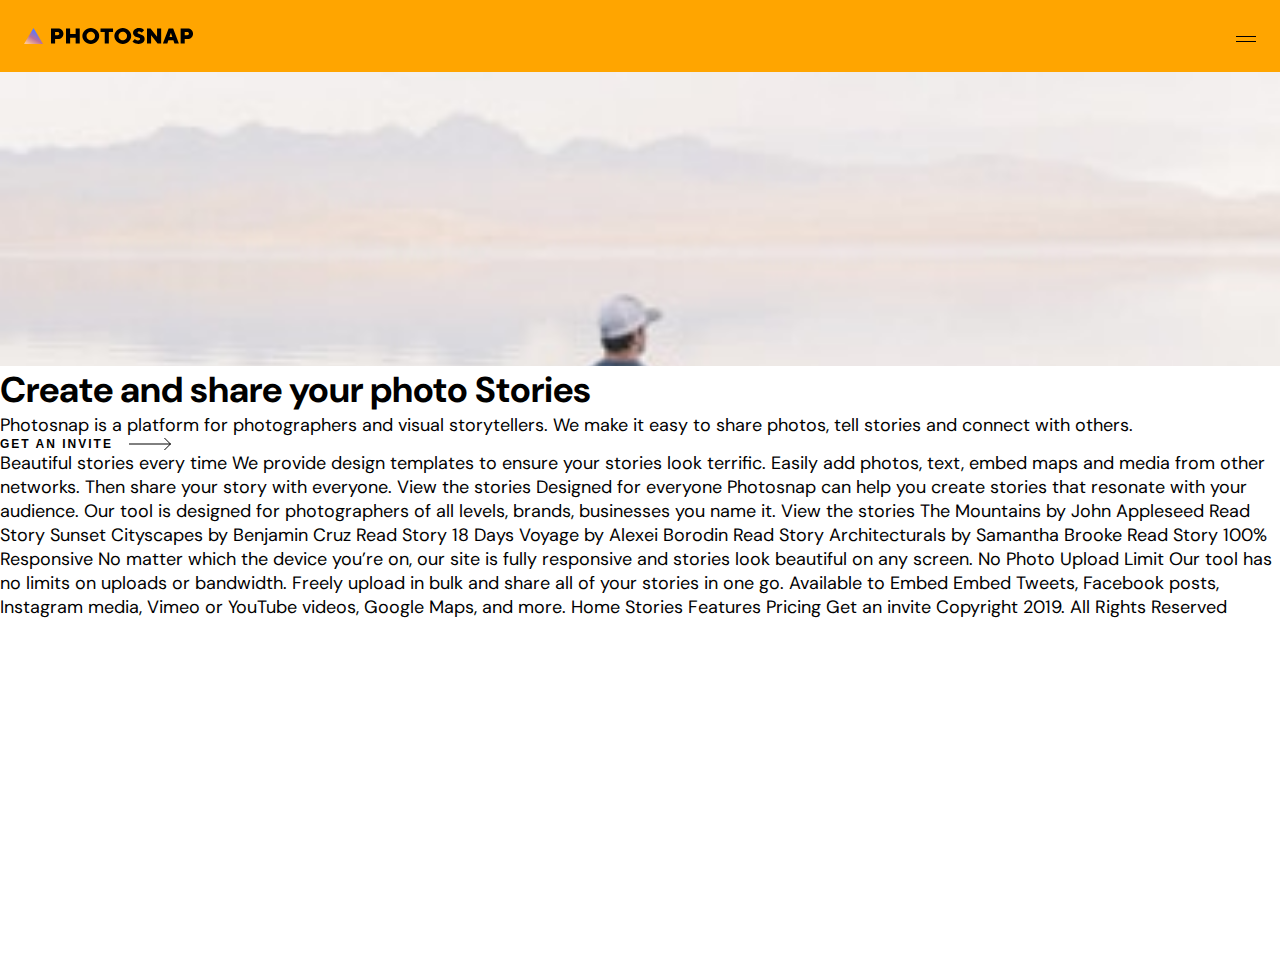
==== index.html @ a530ec95 "save" ====
<!DOCTYPE html>
<html lang="en">
  <head>
    <meta charset="UTF-8" />
    <meta name="viewport" content="width=device-width, initial-scale=1.0" />

    <link
      rel="icon"
      type="image/png"
      sizes="32x32"
      href="./assets/favicon-32x32.png"
    />

    <title>Frontend Mentor | Photosnap Website Challenge</title>
    <!-- font awesome -->
    <link
      rel="stylesheet"
      href="https://cdnjs.cloudflare.com/ajax/libs/font-awesome/6.4.0/css/all.min.css"
    />
    <!-- google font -->
    <link rel="preconnect" href="https://fonts.googleapis.com" />
    <link rel="preconnect" href="https://fonts.gstatic.com" crossorigin />
    <link
      href="https://fonts.googleapis.com/css2?family=DM+Sans:wght@400;700&display=swap"
      rel="stylesheet"
    />
    <!-- css -->
    <link rel="stylesheet" href="style.css" />
  </head>
  <body>
    <section class="mobileTop">
      <header class="mobileHeader">
        <img src="./assets/shared/desktop/logo.svg" alt="logo" />
        <a class="menuIcon">
          <img src="./assets/shared/mobile/menu.svg" alt="menu" />
        </a>
        <a class="closeIcon">
          <img src="./assets/shared/mobile/close.svg" alt="close" />
        </a>
      </header>
      <div class="mobilePopUpMenu">
        <a href="#">Stories</a>
        <a href="#">Features</a>
        <a href="#">Pricing</a>
        <div class="grayLine"></div>
        <button class="buttonOne">Get an invite</button>
      </div>
    </section>
    <div class="mobilePopUpBg"></div>

    <section class="createAndShareContainer">
      <div class="createAndShareImg"></div>
      <div class="homeTopTextBox">
        <h1>Create and share your photo Stories</h1>
        <p>
          Photosnap is a platform for photographers and visual storytellers. We
          make it easy to share photos, tell stories and connect with others.
        </p>
        <button class="buttonTwo">
          <span>Get an invite</span>
          <img src="./assets/shared/desktop/arrow.svg" alt="arrow" />
        </button>
      </div>
    </section>
    Beautiful stories every time We provide design templates to ensure your
    stories look terrific. Easily add photos, text, embed maps and media from
    other networks. Then share your story with everyone. View the stories
    Designed for everyone Photosnap can help you create stories that resonate
    with your audience. Our tool is designed for photographers of all levels,
    brands, businesses you name it. View the stories The Mountains by John
    Appleseed Read Story Sunset Cityscapes by Benjamin Cruz Read Story 18 Days
    Voyage by Alexei Borodin Read Story Architecturals by Samantha Brooke Read
    Story 100% Responsive No matter which the device you’re on, our site is
    fully responsive and stories look beautiful on any screen. No Photo Upload
    Limit Our tool has no limits on uploads or bandwidth. Freely upload in bulk
    and share all of your stories in one go. Available to Embed Embed Tweets,
    Facebook posts, Instagram media, Vimeo or YouTube videos, Google Maps, and
    more. Home Stories Features Pricing Get an invite Copyright 2019. All Rights
    Reserved
    <script src="app.js"></script>
  </body>
</html>
---- style.css ----
:root {
  --mainAccent: linear-gradient(to top right, #ffc593, #bc7198, #5a77ff);
  --pureBlack: #000000;
  --lightGrey: #dfdfdf;
  --pureWhite: #ffffff;
}

* {
  margin: 0;
  padding: 0;
  box-sizing: border-box;
}

html {
  font-size: 62.5%;
  font-family: "DM Sans", sans-serif;
}

body {
  min-height: 100vh;

  font-size: 1.8rem;

  position: relative;
}

/****** Buttons  *******/
.buttonOne {
  padding: 1.2rem 2.4rem;
  border: none;

  text-transform: uppercase;

  font-weight: 700;
  font-size: 1.2rem;
  letter-spacing: 2px;

  background: var(--pureBlack);
  color: var(--pureWhite);

  cursor: pointer;
}

.buttonOne:hover {
  background: var(--lightGrey);
  color: var(--pureBlack);
}

/* button 2 */
.buttonTwo {
  display: flex;
  align-items: center;
  gap: 1.6rem;

  border: none;
  background: transparent;

  text-transform: uppercase;

  font-weight: 700;
  font-size: 1.2rem;
  letter-spacing: 2px;

  cursor: pointer;
}

.buttonTwo:hover span {
  text-decoration: underline;
}

/* button 3 */
.buttonThree {
  padding: 1.2rem 2.4rem;
  border: none;

  text-transform: uppercase;

  font-weight: 700;
  font-size: 1.2rem;
  letter-spacing: 2px;

  background: var(--pureWhite);
  color: var(--pureBlack);

  cursor: pointer;
}

.buttonThree:hover {
  background: var(--lightGrey);
  color: var(--pureBlack);
}

/* button 4 */
.buttonFour {
  display: flex;
  align-items: center;
  gap: 1.6rem;

  border: none;
  background: transparent;

  text-transform: uppercase;

  font-weight: 700;
  font-size: 1.2rem;
  letter-spacing: 2px;

  color: #fff;
  cursor: pointer;
}

.buttonFour:hover span {
  text-decoration: underline;
}

/********** HOME  ***********/
/********** HOME  ***********/
/********** HOME  ***********/
/********** HOME  ***********/
/********** HOME  ***********/

/****** Mobile HOME  ********/
.mobileHeader {
  height: 7.2rem;
  padding: 2.8rem 2.4rem;

  display: flex;
  align-items: center;
  justify-content: space-between;

  position: fixed;
  top: 0;
  left: 0;
  right: 0;
  background: orange;
  z-index: 300;
}

.menuIcon {
  cursor: pointer;
}

.closeIcon {
  display: none;

  cursor: pointer;
}

/******  Mobile POP UP ********/
.mobileTop {
  position: relative;
}

.mobilePopUpBg {
  display: none;
  margin-top: 7.2rem;

  position: absolute;
  top: 0;
  left: 0;
  right: 0;
  bottom: 0;

  background: rgba(0, 0, 0, 0.3);
  z-index: 100;
}

.mobilePopUpMenu {
  display: none;
  z-index: 200;

  position: fixed;
  top: 7.2rem;
  left: 0;
  right: 0;

  padding: 3.2rem;
  background: var(--pureWhite);

  text-align: center;
}

.mobilePopUpMenu a {
  margin-bottom: 2rem;
  display: block;

  text-decoration: none;
  text-transform: uppercase;

  font-weight: 700;
  font-size: 1.5rem;
  letter-spacing: 2.5px;

  color: var(--pureBlack);
}

.mobilePopUpMenu .grayLine {
  margin-bottom: 2rem;

  height: 0.1rem;
  width: 100%;

  background: var(--lightGrey);
}

.mobilePopUpMenu button {
  width: 100%;
}

/****** create and share SECTION  *****/

.createAndShareContainer {
  margin-top: 7.2rem;
}

.createAndShareImg {
  background: url(./assets/home/mobile/create-and-share.jpg);
  background-size: cover;
  height: 29.4rem;
}

.homeTopTextBox {
}
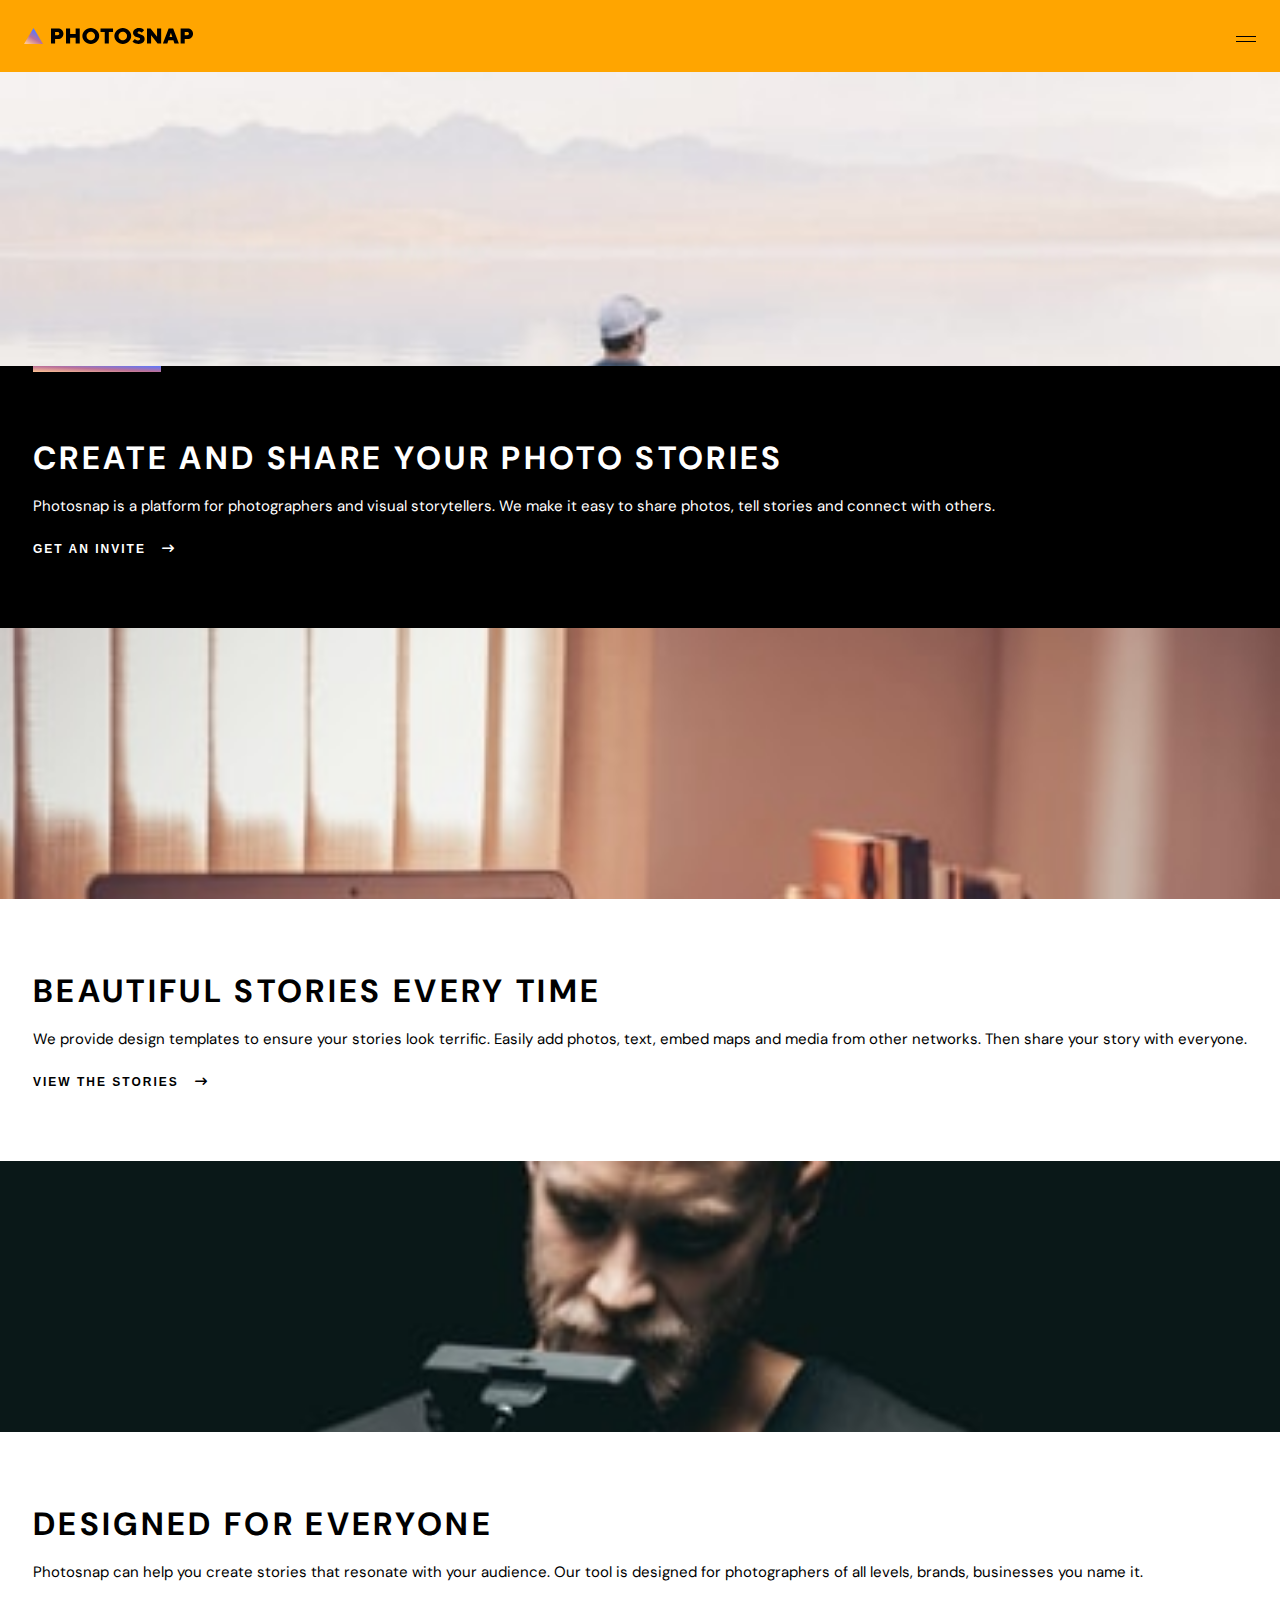
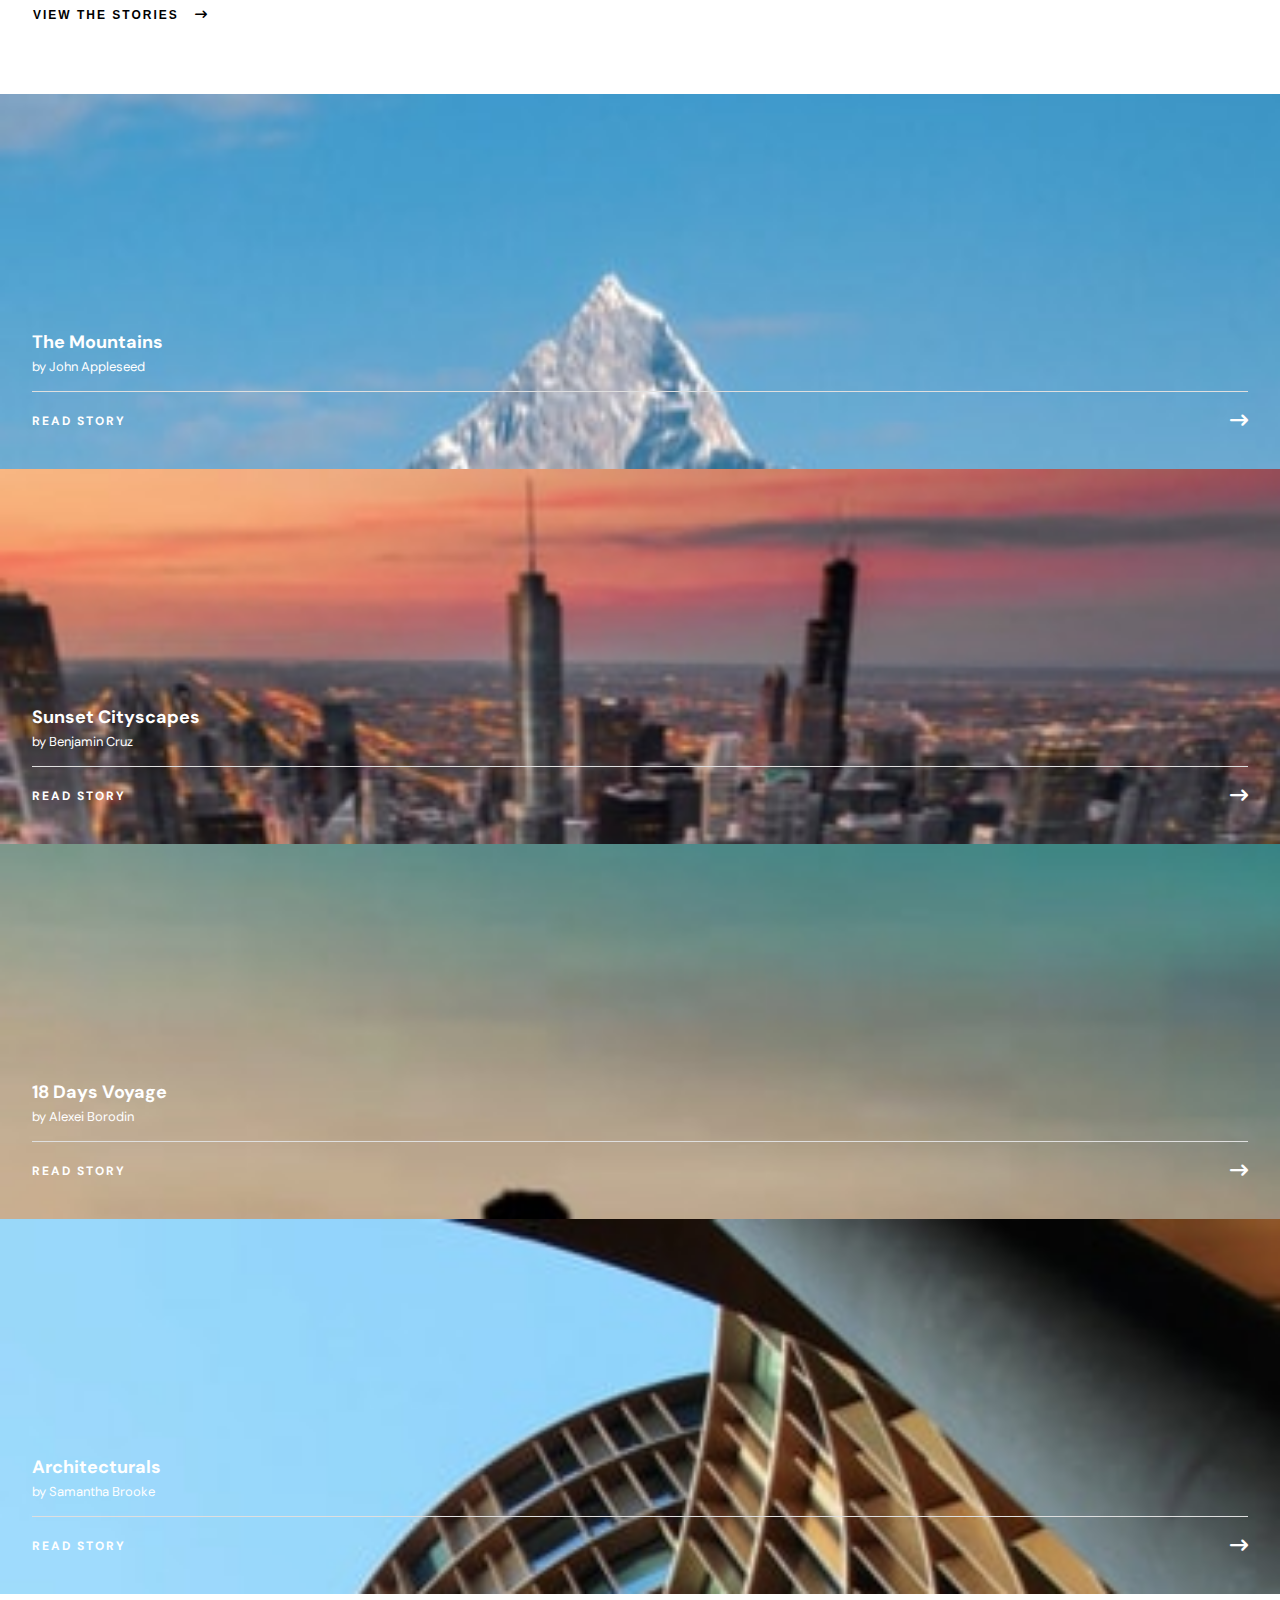
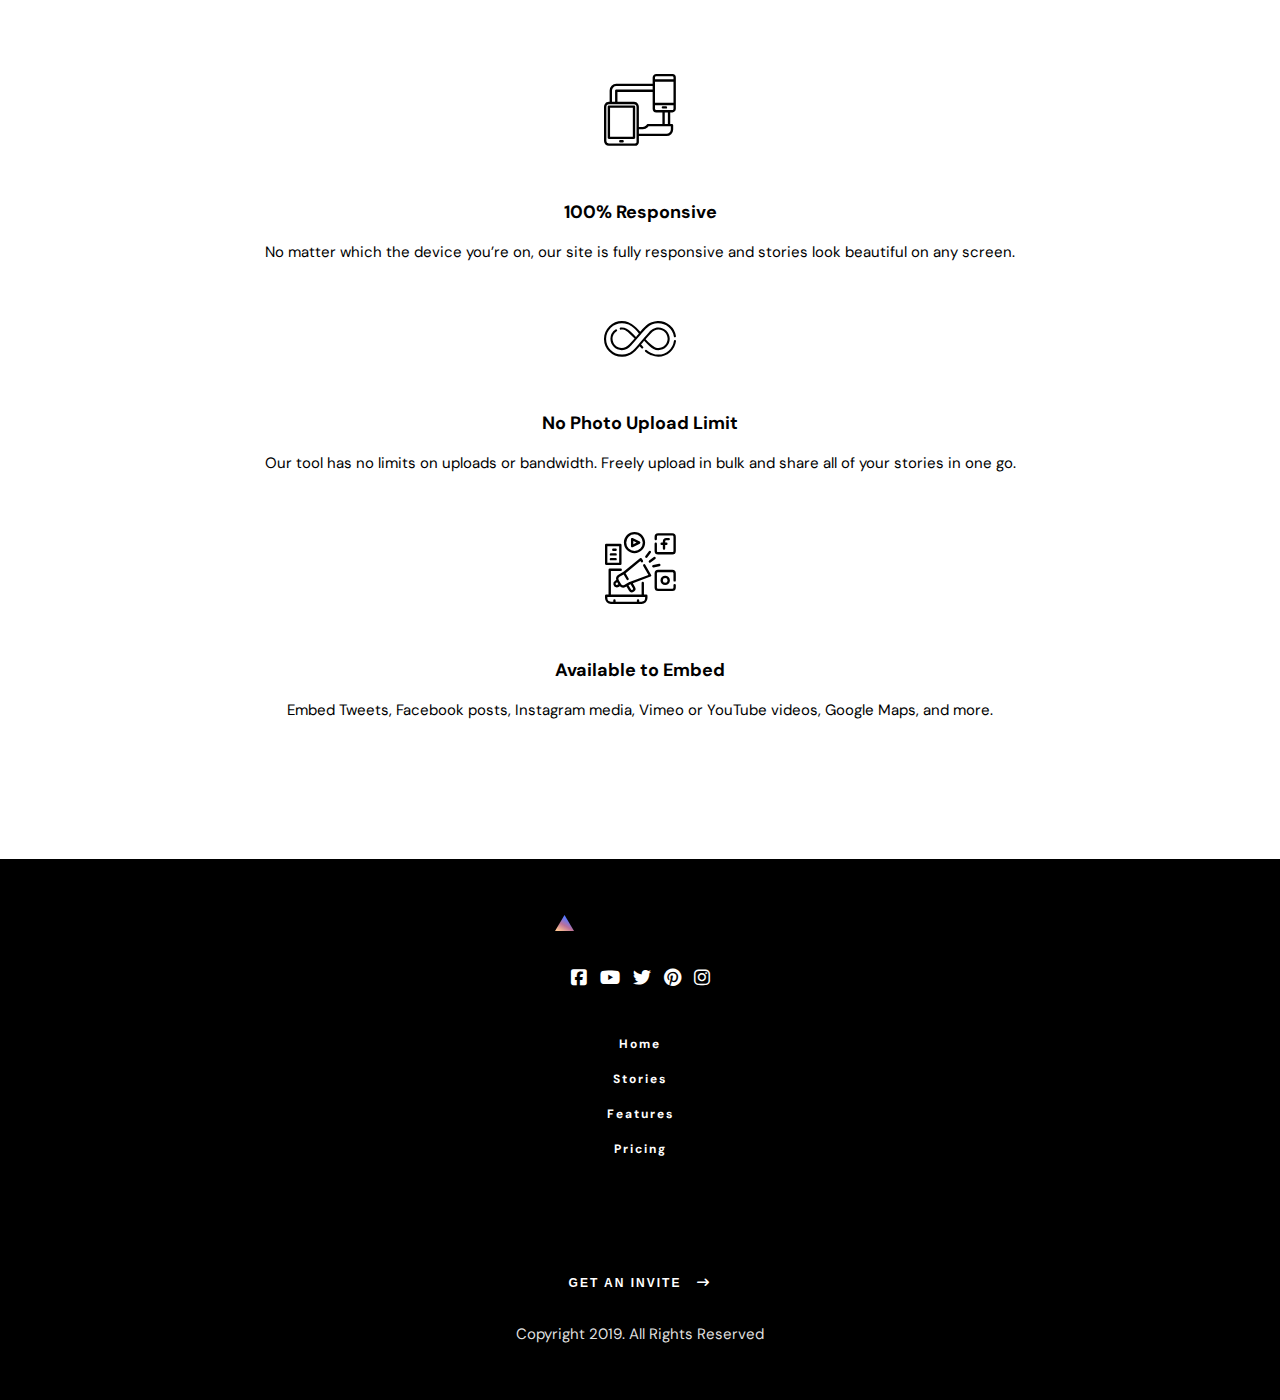
==== commit cf695a15: "home (mobile) done" ====
--- a/index.html
+++ b/index.html
@@ -48,35 +48,163 @@
     </section>
     <div class="mobilePopUpBg"></div>
 
+    <!-- one -->
     <section class="createAndShareContainer">
       <div class="createAndShareImg"></div>
-      <div class="homeTopTextBox">
+      <div class="homeTopTextBox blackBgWhiteText">
+        <div class="mobileHeroLine"></div>
         <h1>Create and share your photo Stories</h1>
         <p>
           Photosnap is a platform for photographers and visual storytellers. We
           make it easy to share photos, tell stories and connect with others.
         </p>
+        <button class="buttonFour">
+          <span>Get an invite</span>
+          <i class="fa-solid fa-arrow-right-long"></i>
+        </button>
+      </div>
+    </section>
+    <!-- two -->
+    <section class="beautifulStoriesContainer">
+      <div class="beautifulStoriesImg"></div>
+      <div class="homeTopTextBox whiteBgBlackText">
+        <h1>Beautiful stories every time</h1>
+        <p>
+          We provide design templates to ensure your stories look terrific.
+          Easily add photos, text, embed maps and media from other networks.
+          Then share your story with everyone.
+        </p>
         <button class="buttonTwo">
-          <span>Get an invite</span>
-          <img src="./assets/shared/desktop/arrow.svg" alt="arrow" />
+          <span>View the stories</span>
+          <i class="fa-solid fa-arrow-right-long"></i>
         </button>
       </div>
     </section>
-    Beautiful stories every time We provide design templates to ensure your
-    stories look terrific. Easily add photos, text, embed maps and media from
-    other networks. Then share your story with everyone. View the stories
-    Designed for everyone Photosnap can help you create stories that resonate
-    with your audience. Our tool is designed for photographers of all levels,
-    brands, businesses you name it. View the stories The Mountains by John
-    Appleseed Read Story Sunset Cityscapes by Benjamin Cruz Read Story 18 Days
-    Voyage by Alexei Borodin Read Story Architecturals by Samantha Brooke Read
-    Story 100% Responsive No matter which the device you’re on, our site is
-    fully responsive and stories look beautiful on any screen. No Photo Upload
-    Limit Our tool has no limits on uploads or bandwidth. Freely upload in bulk
-    and share all of your stories in one go. Available to Embed Embed Tweets,
-    Facebook posts, Instagram media, Vimeo or YouTube videos, Google Maps, and
-    more. Home Stories Features Pricing Get an invite Copyright 2019. All Rights
-    Reserved
+    <!-- three -->
+    <section class="designedForContainer">
+      <div class="designedForImg"></div>
+      <div class="homeTopTextBox whiteBgBlackText">
+        <h1>Designed for everyone</h1>
+        <p>
+          Photosnap can help you create stories that resonate with your
+          audience. Our tool is designed for photographers of all levels,
+          brands, businesses you name it.
+        </p>
+        <button class="buttonTwo">
+          <span>View the stories</span>
+          <i class="fa-solid fa-arrow-right-long"></i>
+        </button>
+      </div>
+    </section>
+    <!-- Card Section -->
+    <!-- Card Section -->
+    <!-- Card Section -->
+    <section class="cardSection">
+      <!-- one -->
+      <div class="cardBox">
+        <div class="theMountains card">
+          <h1>The Mountains</h1>
+          <p>by John Appleseed</p>
+          <div class="thinLine"></div>
+          <div class="cardFlex">
+            <span>Read Story</span>
+            <i class="fa-solid fa-arrow-right-long"></i>
+          </div>
+        </div>
+        <div class="borderBottomLinearGradient"></div>
+      </div>
+      <!-- two -->
+      <div class="cardBox">
+        <div class="sunsetCity card">
+          <h1>Sunset Cityscapes</h1>
+          <p>by Benjamin Cruz</p>
+          <div class="thinLine"></div>
+          <div class="cardFlex">
+            <span>Read Story</span>
+            <i class="fa-solid fa-arrow-right-long"></i>
+          </div>
+        </div>
+        <div class="borderBottomLinearGradient"></div>
+      </div>
+      <!-- three -->
+      <div class="cardBox">
+        <div class="daysVoyage card">
+          <h1>18 Days Voyage</h1>
+          <p>by Alexei Borodin</p>
+          <div class="thinLine"></div>
+          <div class="cardFlex">
+            <span>Read Story</span>
+            <i class="fa-solid fa-arrow-right-long"></i>
+          </div>
+        </div>
+        <div class="borderBottomLinearGradient"></div>
+      </div>
+      <!-- four -->
+      <div class="cardBox">
+        <div class="architecturals card">
+          <h1>Architecturals</h1>
+          <p>by Samantha Brooke</p>
+          <div class="thinLine"></div>
+          <div class="cardFlex">
+            <span>Read Story</span>
+            <i class="fa-solid fa-arrow-right-long"></i>
+          </div>
+        </div>
+        <div class="borderBottomLinearGradient"></div>
+      </div>
+    </section>
+    <!-- Home BOTTOM Section -->
+    <section class="homeBottomSection">
+      <!-- one -->
+      <div class="homeBottomSectionItem">
+        <img src="./assets/features/desktop/responsive.svg" alt="responsive" />
+        <h1>100% Responsive</h1>
+        <p>
+          No matter which the device you’re on, our site is fully responsive and
+          stories look beautiful on any screen.
+        </p>
+      </div>
+      <!-- two -->
+      <div class="homeBottomSectionItem">
+        <img src="./assets/features/desktop/no-limit.svg" alt="no-limit" />
+        <h1>No Photo Upload Limit</h1>
+        <p>
+          Our tool has no limits on uploads or bandwidth. Freely upload in bulk
+          and share all of your stories in one go.
+        </p>
+      </div>
+      <!-- three -->
+      <div class="homeBottomSectionItem">
+        <img src="./assets/features/desktop/embed.svg" alt="embed" />
+        <h1>Available to Embed</h1>
+        <p>
+          Embed Tweets, Facebook posts, Instagram media, Vimeo or YouTube
+          videos, Google Maps, and more.
+        </p>
+      </div>
+    </section>
+    <!-- FOOTER -->
+    <footer>
+      <img src="./assets/shared/desktop/logo.svg" alt="logo" />
+      <div class="socials">
+        <i class="facebook fa-brands fa-square-facebook"></i>
+        <i class="youtube fa-brands fa-youtube"></i>
+        <i class="twitter fa-brands fa-twitter"></i>
+        <i class="pinterest fa-brands fa-pinterest"></i>
+        <i class="instagram fa-brands fa-instagram"></i>
+      </div>
+      <div class="footerNav">
+        <a href="#">Home</a>
+        <a href="#">Stories</a>
+        <a href="#">Features</a>
+        <a href="#">Pricing</a>
+      </div>
+      <button class="buttonFour">
+        <span>Get an invite</span>
+        <i class="fa-solid fa-arrow-right-long"></i>
+      </button>
+      <p>Copyright 2019. All Rights Reserved</p>
+    </footer>
     <script src="app.js"></script>
   </body>
 </html>
--- a/style.css
+++ b/style.css
@@ -119,6 +119,8 @@
 /********** HOME  ***********/
 /********** HOME  ***********/
 
+/****** Mobile HOME  ********/
+/****** Mobile HOME  ********/
 /****** Mobile HOME  ********/
 .mobileHeader {
   height: 7.2rem;
@@ -220,4 +222,286 @@
 }
 
 .homeTopTextBox {
-}
+  padding: 7.2rem 2.4rem 7.2rem 3.3rem;
+  text-align: left;
+}
+
+.homeTopTextBox h1 {
+  margin-bottom: 1.6rem;
+
+  font-weight: 700;
+  font-size: 3.2rem;
+  line-height: 40px;
+  letter-spacing: 3.33px;
+
+  text-transform: uppercase;
+}
+
+.homeTopTextBox p {
+  margin-bottom: 2.3rem;
+
+  font-weight: 400;
+  font-size: 1.5rem;
+  line-height: 25px;
+  letter-spacing: 0px;
+}
+
+.blackBgWhiteText {
+  background: var(--pureBlack);
+  color: var(--pureWhite);
+
+  position: relative;
+}
+
+.mobileHeroLine {
+  position: absolute;
+
+  top: 0;
+  left: 3.3rem;
+  width: 12.8rem;
+  height: 0.6rem;
+  background: var(--mainAccent);
+}
+
+.whiteBgBlackText {
+  background: var(--pureWhite);
+  color: var(--pureBlack);
+}
+
+.beautifulStoriesImg {
+  background: url(./assets/home/mobile/beautiful-stories.jpg);
+  background-size: cover;
+  height: 27.1rem;
+}
+
+.designedForImg {
+  background: url(./assets/home/mobile/designed-for-everyone.jpg);
+  background-size: cover;
+  height: 27.1rem;
+}
+
+/*********** Card Section  ***********/
+/*********** Card Section  ***********/
+/*********** Card Section  ***********/
+.cardSection {
+}
+
+.cardBox {
+  position: relative;
+
+  height: 37.5rem;
+  width: 100%;
+
+  cursor: pointer;
+}
+
+.card {
+  position: relative;
+
+  padding: 23.6rem 3.2rem 4rem;
+
+  color: var(--pureWhite);
+
+  transition: all 0.5s linear;
+}
+
+.borderBottomLinearGradient {
+  visibility: hidden;
+
+  position: absolute;
+
+  width: 100%;
+  height: 6px;
+  background: var(--mainAccent);
+
+  transition: all 0.5s linear;
+}
+
+.cardBox:hover .card {
+  transform: translateY(-2.4rem);
+}
+
+.cardBox:hover .borderBottomLinearGradient {
+  visibility: visible;
+  transform: translateY(-2.4rem);
+}
+
+.card h1 {
+  margin-bottom: 0.4rem;
+
+  font-weight: 700;
+  font-size: 1.8rem;
+  letter-spacing: 0px;
+}
+
+.card p {
+  margin-bottom: 1.6rem;
+
+  font-weight: 400;
+  font-size: 1.3rem;
+  letter-spacing: 0px;
+}
+
+.thinLine {
+  margin-bottom: 2rem;
+
+  width: 100%;
+  height: 0.1rem;
+  background-color: var(--lightGrey);
+}
+
+.cardFlex {
+  display: flex;
+  align-items: center;
+  justify-content: space-between;
+}
+
+.cardFlex span {
+  font-weight: 700;
+  font-size: 1.2rem;
+  letter-spacing: 2px;
+
+  text-transform: uppercase;
+}
+
+.theMountains {
+  background: url(./assets/stories/mobile/mountains.jpg) no-repeat;
+  background-size: cover;
+  height: 37.5rem;
+}
+
+.sunsetCity {
+  background: url(./assets/stories/mobile/cityscapes.jpg) no-repeat;
+  background-size: cover;
+  height: 37.5rem;
+}
+
+.daysVoyage {
+  background: url(./assets/stories/mobile/18-days-voyage.jpg) no-repeat;
+  background-size: cover;
+  height: 37.5rem;
+}
+
+.architecturals {
+  background: url(./assets/stories/mobile/architecturals.jpg) no-repeat;
+  background-size: cover;
+  height: 37.5rem;
+}
+
+/******** BOTTOM Section  ********/
+.homeBottomSection {
+  padding: 8rem 3.2rem;
+}
+
+.homeBottomSectionItem {
+  margin-bottom: 5.6rem;
+
+  text-align: center;
+}
+
+.homeBottomSectionItem img {
+  margin-bottom: 4.8rem;
+}
+
+.homeBottomSectionItem h1 {
+  margin-bottom: 1.6rem;
+
+  font-weight: 700;
+  font-size: 1.8rem;
+  letter-spacing: 0px;
+}
+
+.homeBottomSectionItem p {
+  font-weight: 400;
+  font-size: 1.5rem;
+  line-height: 25px;
+  letter-spacing: 0px;
+}
+
+/******** FOOTER  *********/
+/******** FOOTER  *********/
+/******** FOOTER  *********/
+footer {
+  padding: 5.6rem 3.2rem;
+  text-align: center;
+
+  background-color: var(--pureBlack);
+}
+
+footer > img {
+  margin-bottom: 3.2rem;
+}
+.socials {
+  margin-bottom: 4.9rem;
+
+  display: flex;
+  align-items: center;
+  justify-content: center;
+  gap: 1.3rem;
+
+  color: var(--pureWhite);
+}
+
+.socials i {
+  cursor: pointer;
+}
+
+.facebook:hover {
+  color: #6173e4;
+}
+.youtube:hover {
+  color: #f24a59;
+}
+.twitter:hover {
+  color: #4dcac7;
+}
+
+.pinterest:hover {
+  color: #ea8460;
+}
+
+.instagram:hover {
+  color: #b171a2;
+}
+
+.footerNav {
+  margin-bottom: 11.9rem;
+
+  display: flex;
+  flex-direction: column;
+  align-items: center;
+  justify-content: center;
+  gap: 1.9rem;
+}
+
+.footerNav a {
+  font-weight: 700;
+  font-size: 1.2rem;
+  letter-spacing: 2px;
+
+  text-decoration: none;
+  color: var(--pureWhite);
+}
+
+.footerNav a:hover {
+  opacity: 30%;
+}
+
+footer button {
+  margin: 0 auto;
+  margin-bottom: 3.4rem;
+
+  display: block;
+}
+
+footer > p {
+  font-weight: 400;
+  font-size: 1.5rem;
+  letter-spacing: 0px;
+
+  color: var(--lightGrey);
+}
+
+/********** HOME TABLET   ***********/
+/********** HOME TABLET   ***********/
+/********** HOME TABLET   ***********/
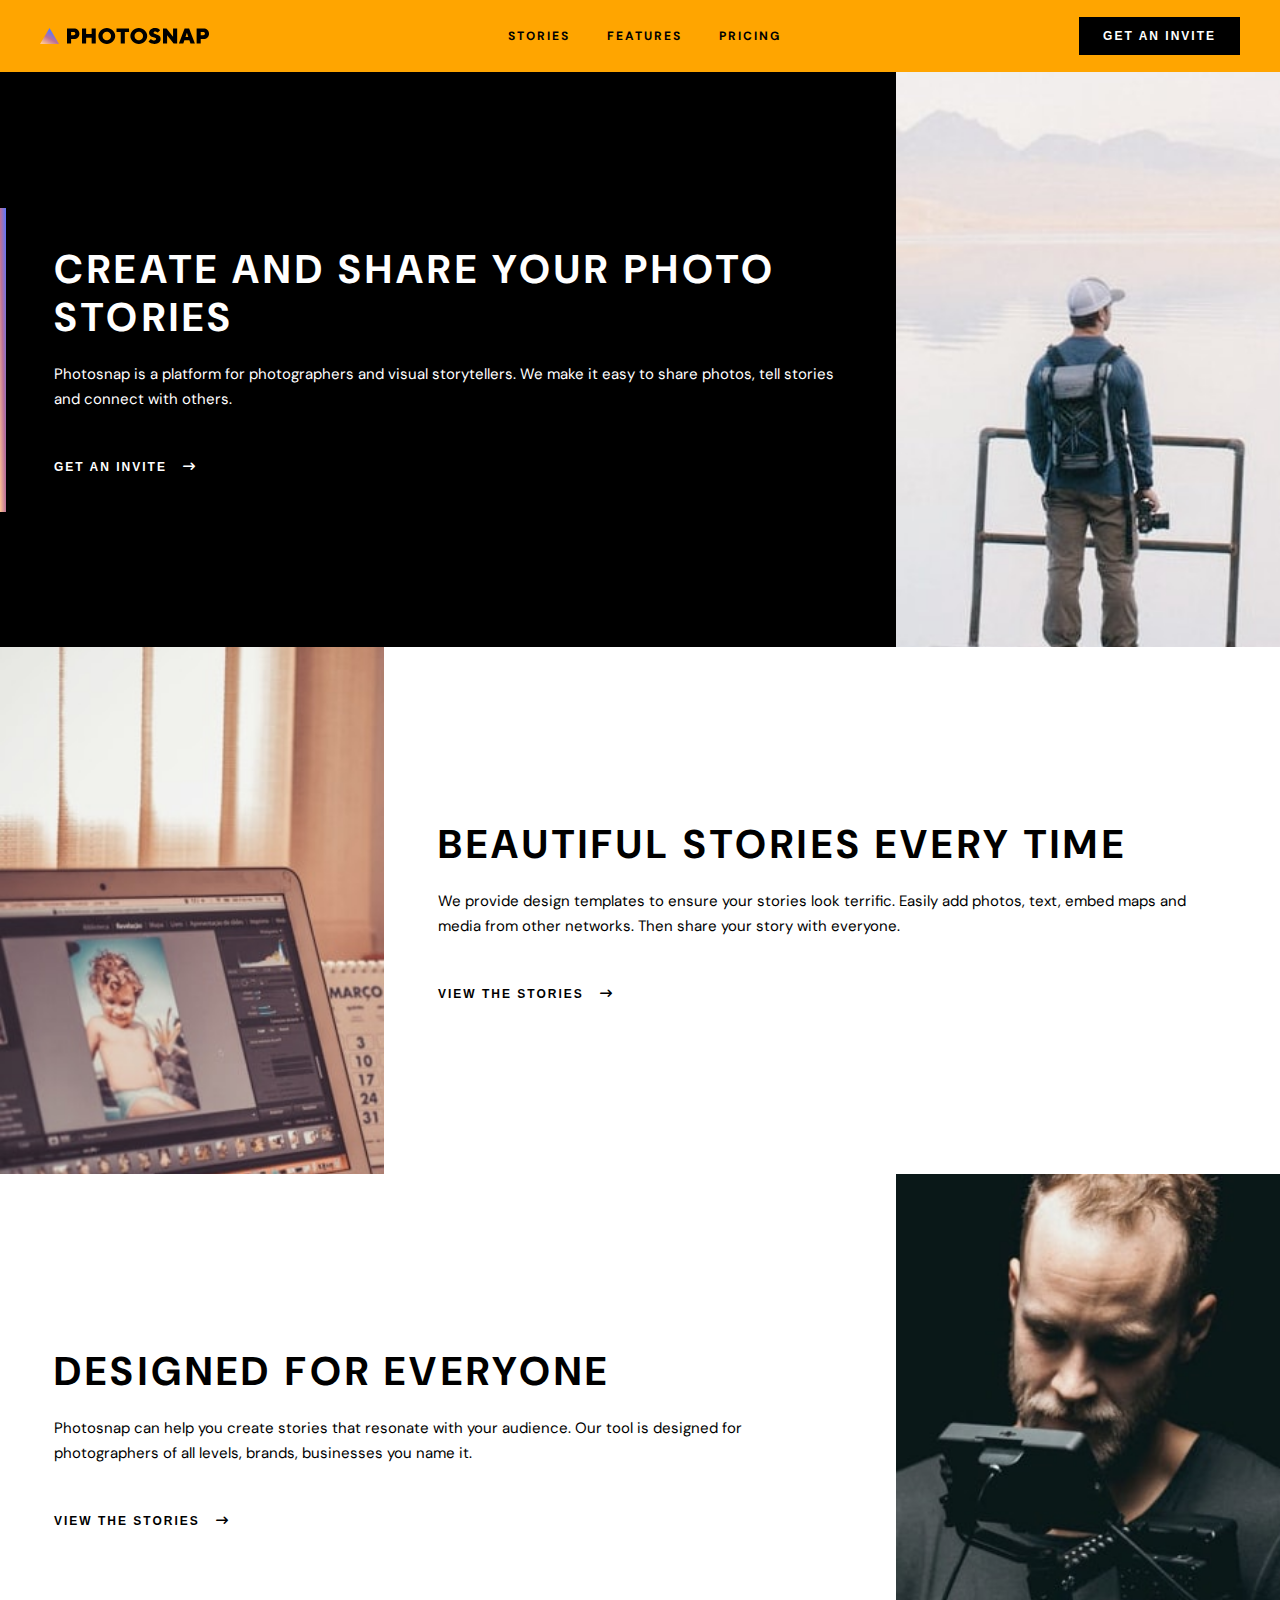
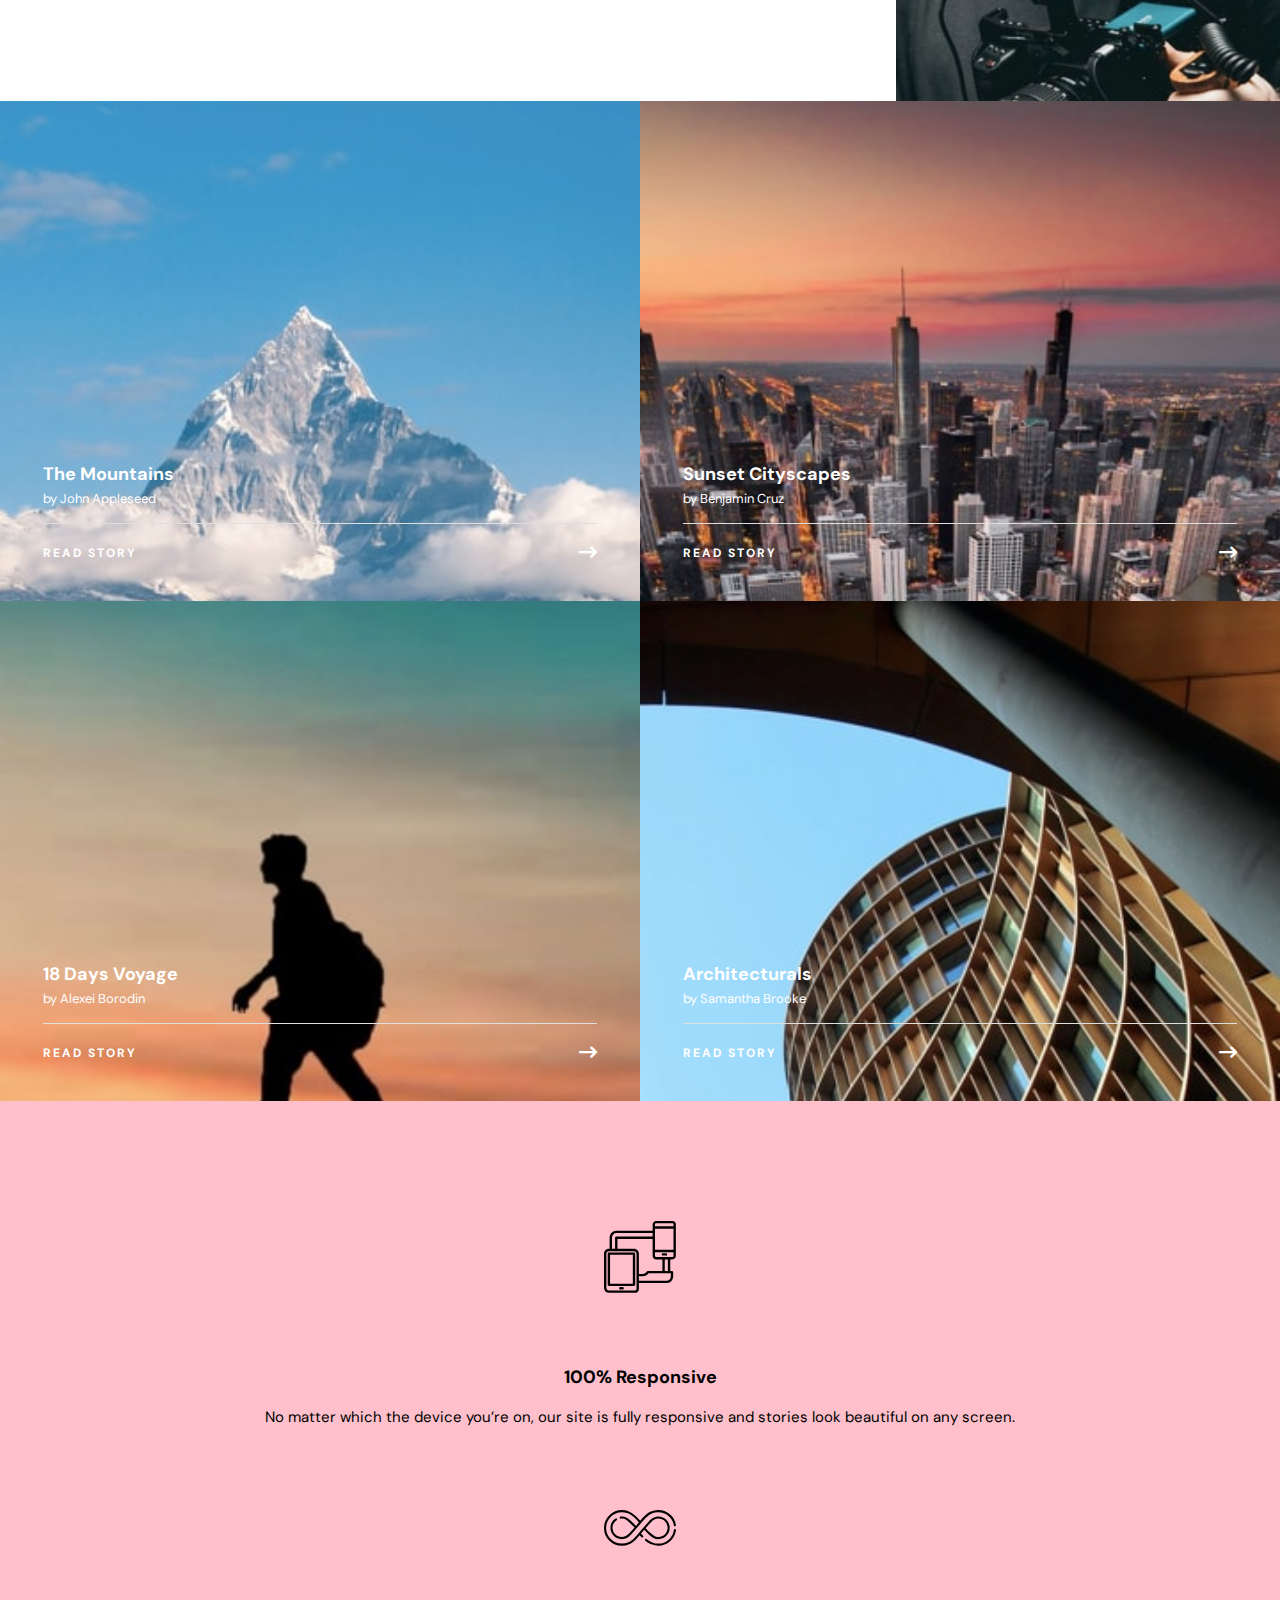
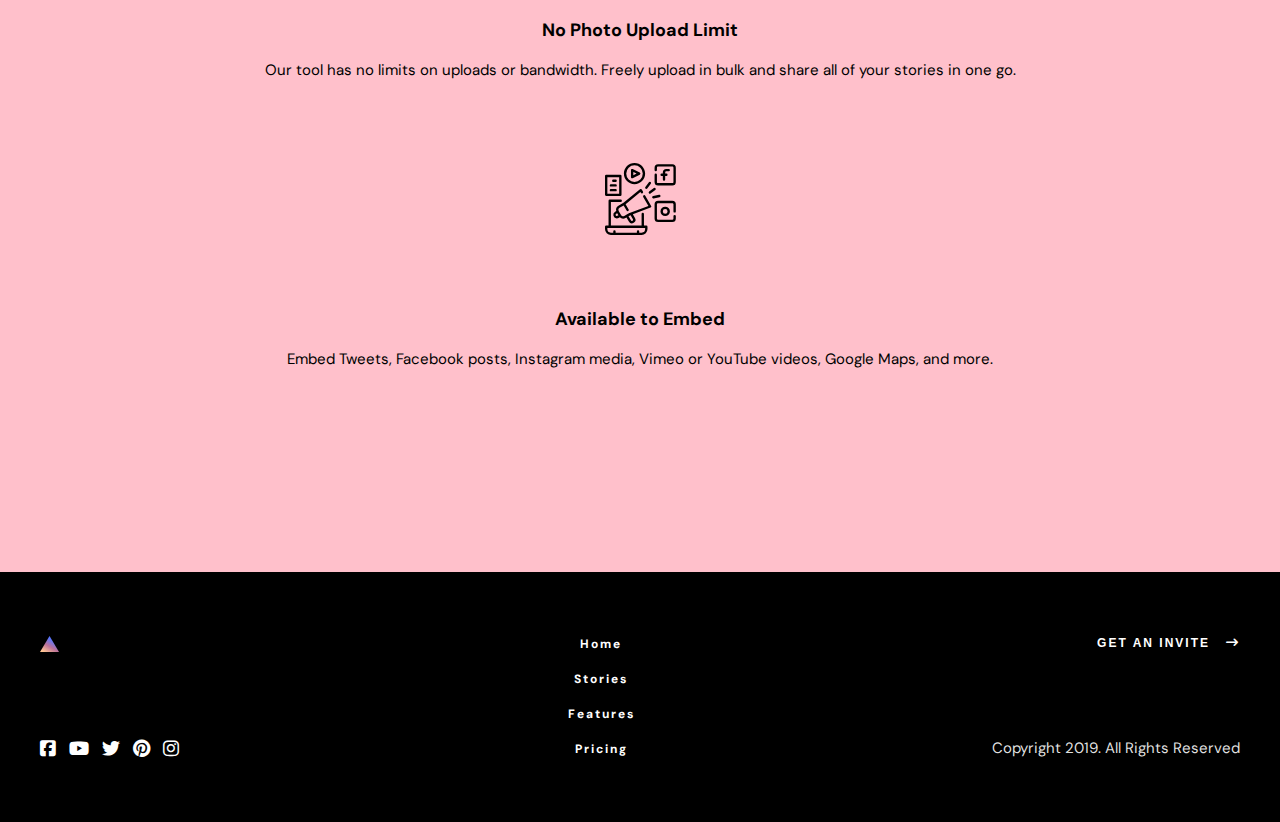
==== commit 97d13328: "tablet done" ====
--- a/index.html
+++ b/index.html
@@ -31,12 +31,22 @@
     <section class="mobileTop">
       <header class="mobileHeader">
         <img src="./assets/shared/desktop/logo.svg" alt="logo" />
-        <a class="menuIcon">
-          <img src="./assets/shared/mobile/menu.svg" alt="menu" />
-        </a>
-        <a class="closeIcon">
-          <img src="./assets/shared/mobile/close.svg" alt="close" />
-        </a>
+        <div class="tabletHeaderMiddle">
+          <a href="#">Stories</a>
+          <a href="#">Features</a>
+          <a href="#">Pricing</a>
+        </div>
+        <div class="tabletHeaderRight">
+          <button class="buttonOne">Get an invite</button>
+        </div>
+        <div class="mobileOpenClose">
+          <a class="menuIcon">
+            <img src="./assets/shared/mobile/menu.svg" alt="menu" />
+          </a>
+          <a class="closeIcon">
+            <img src="./assets/shared/mobile/close.svg" alt="close" />
+          </a>
+        </div>
       </header>
       <div class="mobilePopUpMenu">
         <a href="#">Stories</a>
@@ -51,7 +61,7 @@
     <!-- one -->
     <section class="createAndShareContainer">
       <div class="createAndShareImg"></div>
-      <div class="homeTopTextBox blackBgWhiteText">
+      <div class="homeTopTextBox blackBgWhiteText homeTopTextBoxLeft">
         <div class="mobileHeroLine"></div>
         <h1>Create and share your photo Stories</h1>
         <p>
@@ -67,7 +77,7 @@
     <!-- two -->
     <section class="beautifulStoriesContainer">
       <div class="beautifulStoriesImg"></div>
-      <div class="homeTopTextBox whiteBgBlackText">
+      <div class="homeTopTextBox whiteBgBlackText homeTopTextBoxRight">
         <h1>Beautiful stories every time</h1>
         <p>
           We provide design templates to ensure your stories look terrific.
@@ -83,7 +93,7 @@
     <!-- three -->
     <section class="designedForContainer">
       <div class="designedForImg"></div>
-      <div class="homeTopTextBox whiteBgBlackText">
+      <div class="homeTopTextBox whiteBgBlackText homeTopTextBoxLeft">
         <h1>Designed for everyone</h1>
         <p>
           Photosnap can help you create stories that resonate with your
@@ -185,13 +195,15 @@
     </section>
     <!-- FOOTER -->
     <footer>
-      <img src="./assets/shared/desktop/logo.svg" alt="logo" />
-      <div class="socials">
-        <i class="facebook fa-brands fa-square-facebook"></i>
-        <i class="youtube fa-brands fa-youtube"></i>
-        <i class="twitter fa-brands fa-twitter"></i>
-        <i class="pinterest fa-brands fa-pinterest"></i>
-        <i class="instagram fa-brands fa-instagram"></i>
+      <div class="footerLeft">
+        <img src="./assets/shared/desktop/logo.svg" alt="logo" />
+        <div class="socials">
+          <i class="facebook fa-brands fa-square-facebook"></i>
+          <i class="youtube fa-brands fa-youtube"></i>
+          <i class="twitter fa-brands fa-twitter"></i>
+          <i class="pinterest fa-brands fa-pinterest"></i>
+          <i class="instagram fa-brands fa-instagram"></i>
+        </div>
       </div>
       <div class="footerNav">
         <a href="#">Home</a>
@@ -199,11 +211,13 @@
         <a href="#">Features</a>
         <a href="#">Pricing</a>
       </div>
-      <button class="buttonFour">
-        <span>Get an invite</span>
-        <i class="fa-solid fa-arrow-right-long"></i>
-      </button>
-      <p>Copyright 2019. All Rights Reserved</p>
+      <div class="footerRight">
+        <button class="buttonFour">
+          <span>Get an invite</span>
+          <i class="fa-solid fa-arrow-right-long"></i>
+        </button>
+        <p>Copyright 2019. All Rights Reserved</p>
+      </div>
     </footer>
     <script src="app.js"></script>
   </body>
--- a/style.css
+++ b/style.css
@@ -148,6 +148,14 @@
   cursor: pointer;
 }
 
+.tabletHeaderMiddle {
+  display: none;
+}
+
+.tabletHeaderRight {
+  display: none;
+}
+
 /******  Mobile POP UP ********/
 .mobileTop {
   position: relative;
@@ -428,7 +436,7 @@
   background-color: var(--pureBlack);
 }
 
-footer > img {
+footer img {
   margin-bottom: 3.2rem;
 }
 .socials {
@@ -494,7 +502,7 @@
   display: block;
 }
 
-footer > p {
+footer p {
   font-weight: 400;
   font-size: 1.5rem;
   letter-spacing: 0px;
@@ -505,3 +513,316 @@
 /********** HOME TABLET   ***********/
 /********** HOME TABLET   ***********/
 /********** HOME TABLET   ***********/
+
+@media (min-width: 45rem) {
+  body {
+    background-color: purple;
+  }
+
+  .mobileHeader {
+    height: 7.2rem;
+    padding: 2.8rem 4rem;
+
+    display: flex;
+    align-items: center;
+    justify-content: space-between;
+
+    position: fixed;
+    top: 0;
+    left: 0;
+    right: 0;
+    background: orange;
+    z-index: 300;
+  }
+
+  .mobileOpenClose {
+    display: none;
+  }
+
+  .tabletHeaderMiddle {
+    display: block;
+
+    display: flex;
+    align-items: center;
+    justify-content: center;
+    gap: 3.7rem;
+  }
+
+  .tabletHeaderMiddle a {
+    font-weight: 700;
+    font-size: 1.2rem;
+    letter-spacing: 2px;
+
+    text-transform: uppercase;
+    text-decoration: none;
+    color: var(--pureBlack);
+  }
+
+  .tabletHeaderMiddle a:hover {
+    opacity: 30%;
+  }
+
+  .tabletHeaderRight {
+    display: block;
+  }
+
+  /****** create and share SECTION  *****/
+
+  .createAndShareContainer {
+    display: grid;
+    grid-template-columns: 70% 30%;
+  }
+
+  .createAndShareImg {
+    background: url(./assets/home/tablet/create-and-share.jpg);
+    background-size: cover;
+    height: unset;
+
+    grid-column: 2 / span 1;
+    grid-row: 1 / span 1;
+  }
+
+  .homeTopTextBoxLeft {
+    grid-column: 1 / span 1;
+    grid-row: 1 / span 1;
+  }
+
+  .homeTopTextBoxRight {
+    grid-column: 2 / span 1;
+    grid-row: 1 / span 1;
+  }
+
+  .homeTopTextBox {
+    padding: 17.3rem 5.4rem;
+  }
+
+  .homeTopTextBox h1 {
+    margin-bottom: 2.1rem;
+
+    font-size: 4rem;
+    line-height: 48px;
+    letter-spacing: 4.17px;
+  }
+
+  .homeTopTextBox p {
+    margin-bottom: 4.8rem;
+  }
+
+  .blackBgWhiteText {
+    background: var(--pureBlack);
+    color: var(--pureWhite);
+
+    position: relative;
+  }
+
+  .mobileHeroLine {
+    position: absolute;
+
+    top: 50%;
+    left: 0;
+    transform: translateY(-50%);
+
+    width: 0.6rem;
+    height: 30.4rem;
+    background: var(--mainAccent);
+  }
+
+  .whiteBgBlackText {
+    background: var(--pureWhite);
+    color: var(--pureBlack);
+  }
+
+  .beautifulStoriesContainer {
+    display: grid;
+    grid-template-columns: 30% 70%;
+  }
+
+  .beautifulStoriesImg {
+    background: url(./assets/home/tablet/beautiful-stories.jpg);
+    background-size: cover;
+    height: unset;
+
+    grid-column: 1 / span 1;
+    grid-row: 1 / span 1;
+  }
+
+  .designedForContainer {
+    display: grid;
+    grid-template-columns: 70% 30%;
+  }
+
+  .designedForImg {
+    background: url(./assets/home/tablet/designed-for-everyone.jpg);
+    background-size: cover;
+    height: unset;
+
+    grid-column: 2 / span 1;
+    grid-row: 1 / span 1;
+  }
+
+  /*********** Card Section  ***********/
+  /*********** Card Section  ***********/
+  /*********** Card Section  ***********/
+  .cardSection {
+    display: grid;
+    grid-template-columns: repeat(2, 1fr);
+  }
+
+  .cardBox {
+    height: 50rem;
+  }
+
+  .card {
+    padding: 36.1rem 4.3rem 4rem;
+  }
+
+  .theMountains {
+    background: url(./assets/stories/desktop/mountains.jpg) no-repeat;
+    background-size: cover;
+    height: 50rem;
+  }
+
+  .sunsetCity {
+    background: url(./assets/stories/desktop/cityscapes.jpg) no-repeat;
+    background-size: cover;
+    height: 50rem;
+  }
+
+  .daysVoyage {
+    background: url(./assets/stories/desktop/18-days-voyage.jpg) no-repeat;
+    background-size: cover;
+    height: 50rem;
+  }
+
+  .architecturals {
+    background: url(./assets/stories/desktop/architecturals.jpg) no-repeat;
+    background-size: cover;
+    height: 50rem;
+  }
+
+  /******** BOTTOM Section  ********/
+  .homeBottomSection {
+    padding: 12rem 15.6rem;
+  }
+
+  .homeBottomSectionItem {
+    margin-bottom: 8rem;
+  }
+
+  .homeBottomSectionItem img {
+    margin-bottom: 6.6rem;
+  }
+
+  /******** FOOTER  *********/
+  /******** FOOTER  *********/
+  /******** FOOTER  *********/
+  footer {
+    padding: 6.4rem 4rem;
+
+    display: flex;
+    align-items: flex-start;
+    justify-content: space-between;
+  }
+
+  .footerLeft {
+    height: 12.2rem;
+    display: flex;
+    flex-direction: column;
+    align-items: flex-start;
+    justify-content: space-between;
+  }
+
+  .footerRight {
+    height: 12.2rem;
+    display: flex;
+    flex-direction: column;
+    align-items: flex-end;
+    justify-content: space-between;
+  }
+
+  footer img {
+    margin-bottom: unset;
+  }
+  .socials {
+    margin-bottom: unset;
+
+    display: flex;
+    align-items: center;
+    justify-content: center;
+    gap: 1.3rem;
+
+    color: var(--pureWhite);
+  }
+
+  .socials i {
+    cursor: pointer;
+  }
+
+  .facebook:hover {
+    color: #6173e4;
+  }
+  .youtube:hover {
+    color: #f24a59;
+  }
+  .twitter:hover {
+    color: #4dcac7;
+  }
+
+  .pinterest:hover {
+    color: #ea8460;
+  }
+
+  .instagram:hover {
+    color: #b171a2;
+  }
+
+  .footerNav {
+    margin-bottom: 0;
+
+    display: flex;
+    flex-direction: column;
+    align-items: center;
+    justify-content: center;
+    gap: 1.9rem;
+  }
+
+  .footerNav a {
+    font-weight: 700;
+    font-size: 1.2rem;
+    letter-spacing: 2px;
+
+    text-decoration: none;
+    color: var(--pureWhite);
+  }
+
+  .footerNav a:hover {
+    opacity: 30%;
+  }
+
+  footer button {
+    margin: unset;
+
+    display: block;
+  }
+
+  footer p {
+    font-weight: 400;
+    font-size: 1.5rem;
+    letter-spacing: 0px;
+
+    color: var(--lightGrey);
+  }
+}
+
+/********** HOME DESKTOP   ***********/
+/********** HOME DESKTOP   ***********/
+/********** HOME DESKTOP   ***********/
+
+@media (min-width: 80rem) {
+  body {
+    background-color: pink;
+  }
+
+  /* 1. continue here */
+  /* 2. start desktop */
+}
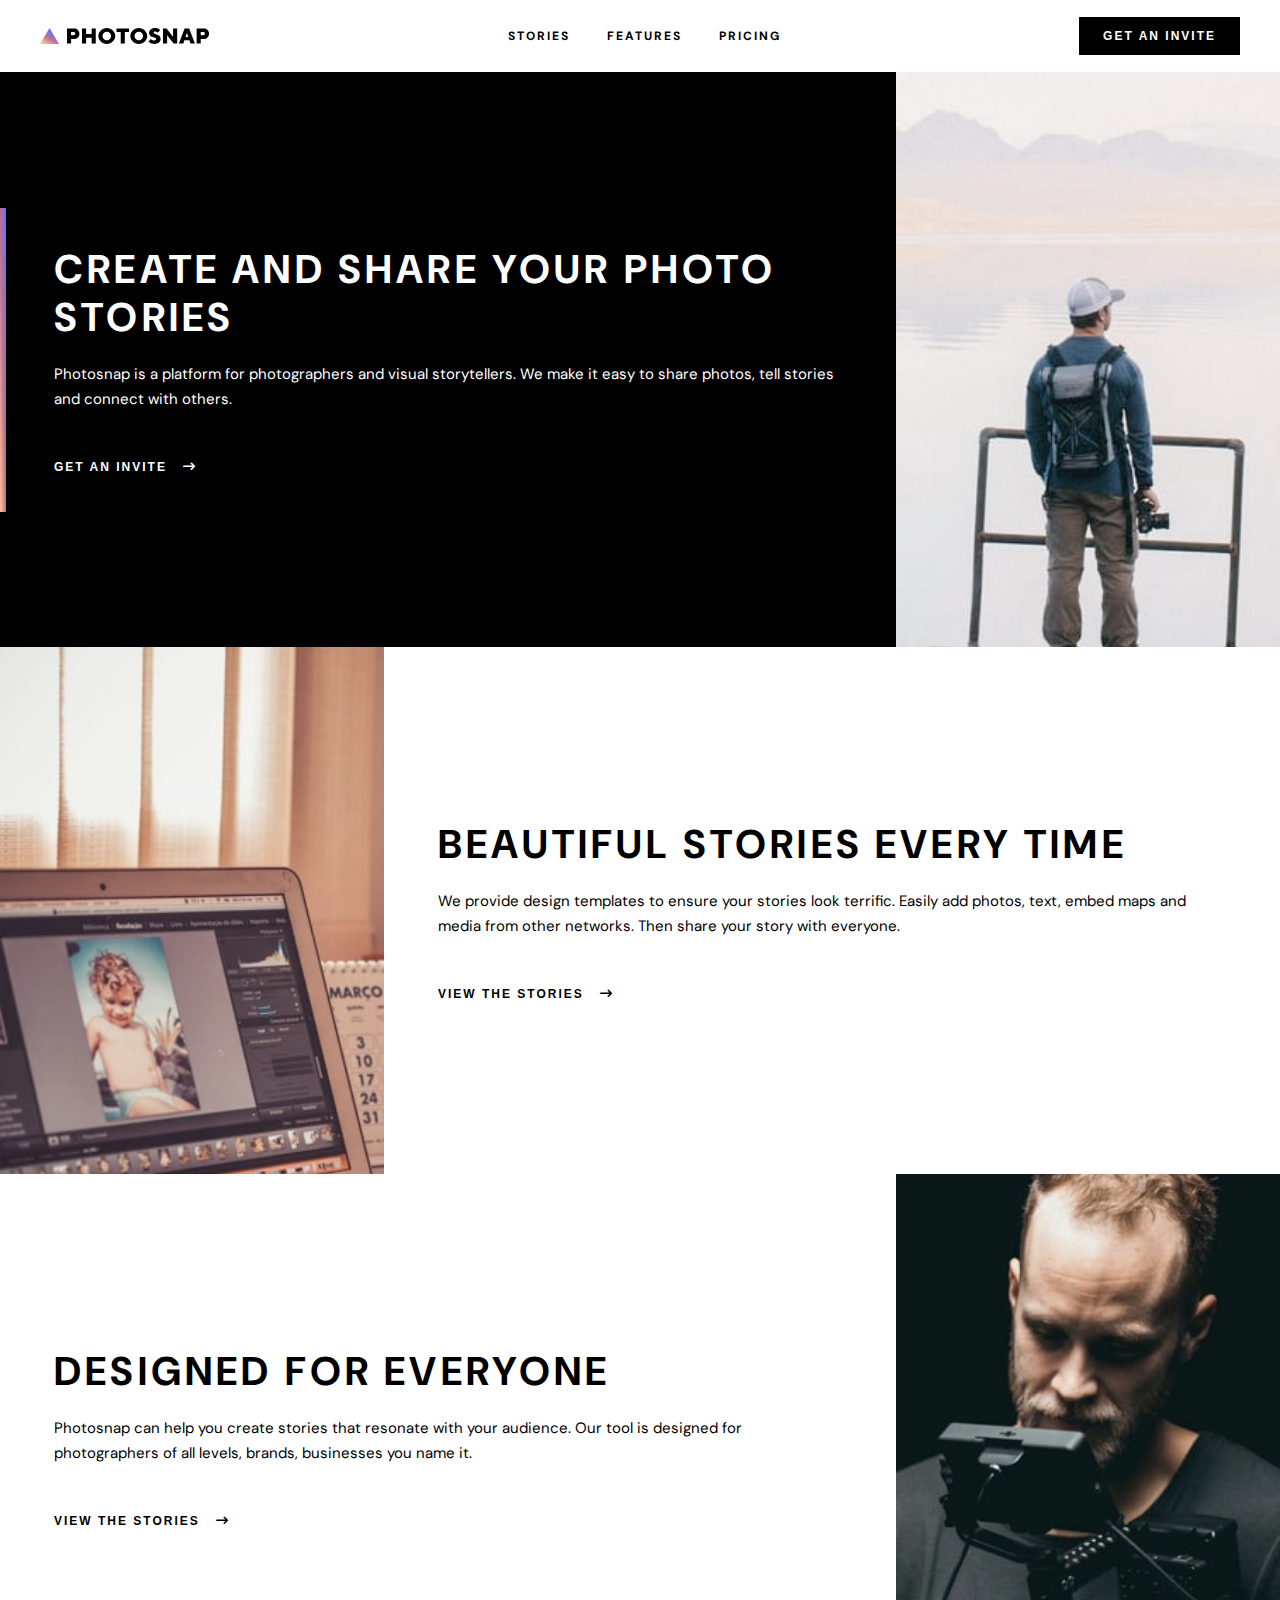
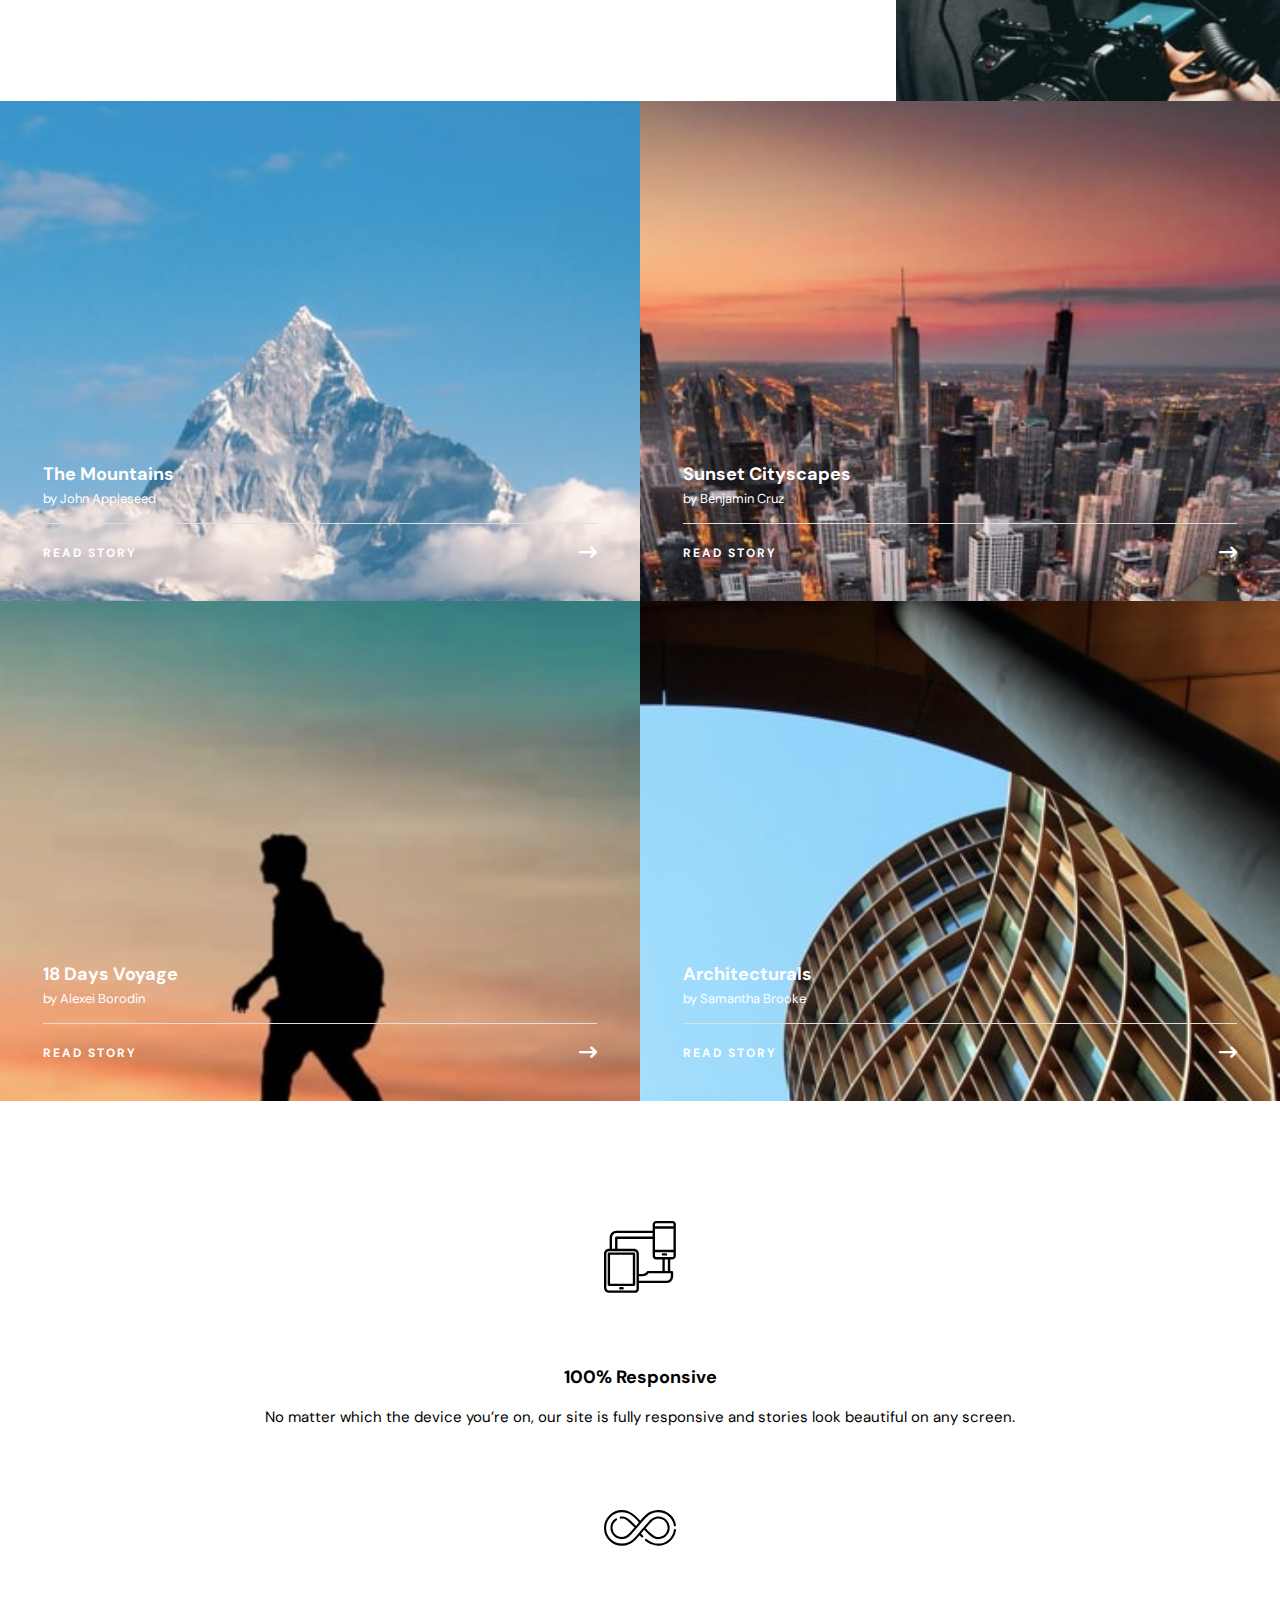
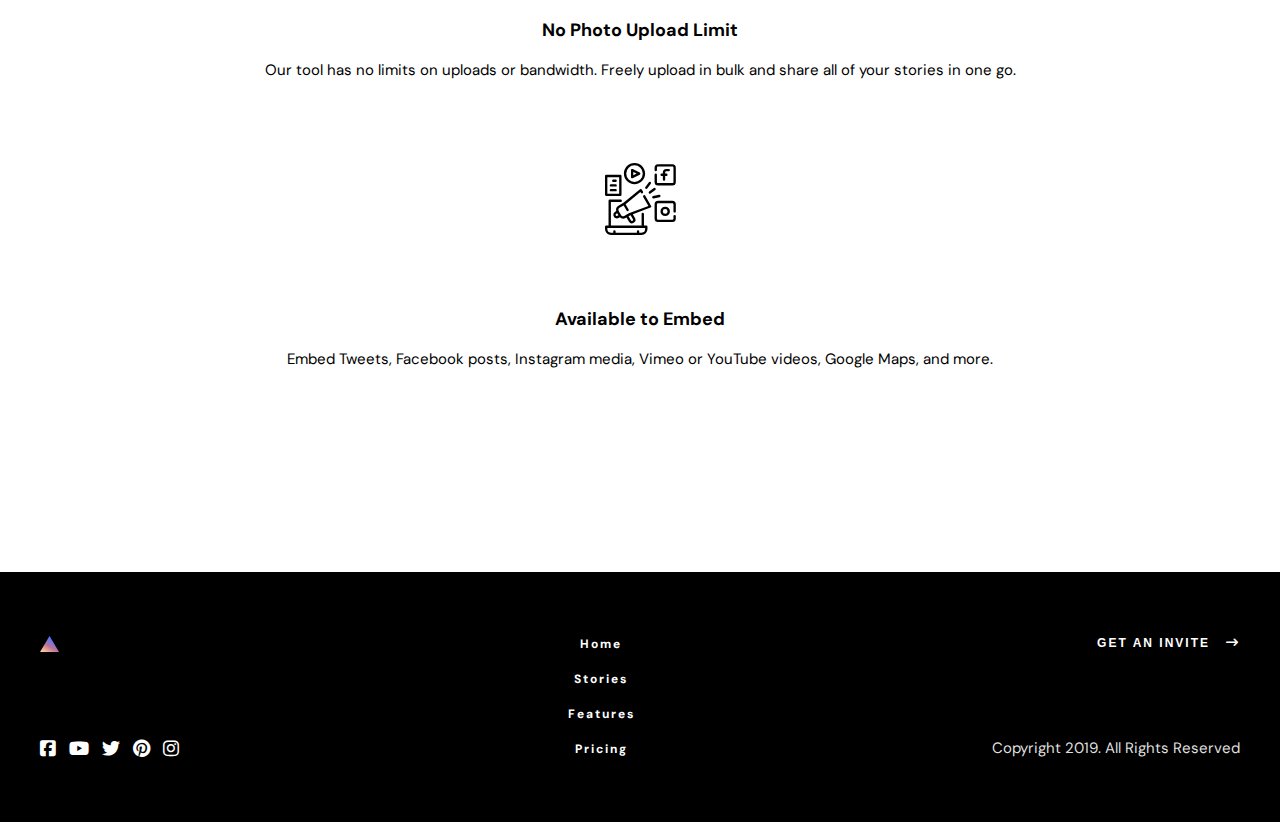
==== commit b8ae990c: "fin" ====
--- a/index.html
+++ b/index.html
@@ -32,9 +32,9 @@
       <header class="mobileHeader">
         <img src="./assets/shared/desktop/logo.svg" alt="logo" />
         <div class="tabletHeaderMiddle">
-          <a href="#">Stories</a>
-          <a href="#">Features</a>
-          <a href="#">Pricing</a>
+          <a href="stories.html">Stories</a>
+          <a href="features.html">Features</a>
+          <a href="pricing.html">Pricing</a>
         </div>
         <div class="tabletHeaderRight">
           <button class="buttonOne">Get an invite</button>
@@ -49,9 +49,9 @@
         </div>
       </header>
       <div class="mobilePopUpMenu">
-        <a href="#">Stories</a>
-        <a href="#">Features</a>
-        <a href="#">Pricing</a>
+        <a href="stories.html">Stories</a>
+        <a href="features.html">Features</a>
+        <a href="pricing.html">Pricing</a>
         <div class="grayLine"></div>
         <button class="buttonOne">Get an invite</button>
       </div>
@@ -206,10 +206,10 @@
         </div>
       </div>
       <div class="footerNav">
-        <a href="#">Home</a>
-        <a href="#">Stories</a>
-        <a href="#">Features</a>
-        <a href="#">Pricing</a>
+        <a href="index.html">Home</a>
+        <a href="stories.html">Stories</a>
+        <a href="features.html">Features</a>
+        <a href="pricing.html">Pricing</a>
       </div>
       <div class="footerRight">
         <button class="buttonFour">
--- a/style.css
+++ b/style.css
@@ -134,7 +134,7 @@
   top: 0;
   left: 0;
   right: 0;
-  background: orange;
+  background: var(--pureWhite);
   z-index: 300;
 }
 
@@ -515,10 +515,6 @@
 /********** HOME TABLET   ***********/
 
 @media (min-width: 45rem) {
-  body {
-    background-color: purple;
-  }
-
   .mobileHeader {
     height: 7.2rem;
     padding: 2.8rem 4rem;
@@ -531,7 +527,7 @@
     top: 0;
     left: 0;
     right: 0;
-    background: orange;
+    background: var(--pureWhite);
     z-index: 300;
   }
 
@@ -818,11 +814,998 @@
 /********** HOME DESKTOP   ***********/
 /********** HOME DESKTOP   ***********/
 
-@media (min-width: 80rem) {
-  body {
-    background-color: pink;
-  }
-
-  /* 1. continue here */
-  /* 2. start desktop */
-}
+@media (min-width: 95rem) {
+  /****** create and share SECTION  *****/
+
+  .createAndShareContainer {
+    grid-template-columns: 40% 60%;
+  }
+
+  .createAndShareImg {
+    background: url(./assets/home/desktop/create-and-share.jpg);
+    background-size: cover;
+    height: unset;
+
+    grid-column: 2 / span 1;
+    grid-row: 1 / span 1;
+  }
+
+  .homeTopTextBoxLeft {
+    grid-column: 1 / span 1;
+    grid-row: 1 / span 1;
+  }
+
+  .homeTopTextBoxRight {
+    grid-column: 2 / span 1;
+    grid-row: 1 / span 1;
+  }
+
+  .homeTopTextBox {
+    padding: 17.3rem 11.2rem;
+  }
+
+  .beautifulStoriesContainer {
+    display: grid;
+    grid-template-columns: 60% 40%;
+  }
+
+  .beautifulStoriesImg {
+    background: url(./assets/home/desktop/beautiful-stories.jpg);
+    background-size: cover;
+    height: unset;
+
+    grid-column: 1 / span 1;
+    grid-row: 1 / span 1;
+  }
+
+  .designedForContainer {
+    display: grid;
+    grid-template-columns: 40% 60%;
+  }
+
+  .designedForImg {
+    background: url(./assets/home/desktop/designed-for-everyone.jpg);
+    background-size: cover;
+    height: unset;
+
+    grid-column: 2 / span 1;
+    grid-row: 1 / span 1;
+  }
+
+  /*********** Card Section  ***********/
+  /*********** Card Section  ***********/
+  /*********** Card Section  ***********/
+  .cardSection {
+    grid-template-columns: repeat(4, 1fr);
+  }
+
+  /******** BOTTOM Section  ********/
+  .homeBottomSection {
+    padding: 12rem 16.5rem;
+
+    display: flex;
+    align-items: flex-end;
+    justify-content: center;
+    gap: 3rem;
+  }
+
+  .homeBottomSectionItem {
+    margin-bottom: unset;
+  }
+
+  .homeBottomSectionItem img {
+    margin-bottom: 5.5rem;
+  }
+
+  /******** FOOTER  *********/
+  footer {
+    padding: 6.4rem 16.5rem;
+  }
+}
+
+/********** STORIES  ***********/
+/********** STORIES  ***********/
+/********** STORIES  ***********/
+/********** STORIES  ***********/
+/********** STORIES  ***********/
+
+/****** Mobile STORIES  ********/
+/****** Mobile STORIES  ********/
+/****** Mobile STORIES  ********/
+
+/****** Top SECTION Hero  *****/
+
+.storiesHeroImg {
+  margin-top: 7.2rem;
+
+  background: url(./assets/stories/mobile/moon-of-appalacia.jpg);
+  background-size: cover;
+  height: 31.7rem;
+}
+
+.storiesHeroTextHidden {
+  display: none;
+}
+
+.storiesHeroText {
+  padding: 4.8rem 2.8rem;
+}
+
+.storiesHeroText h1 {
+  margin-bottom: 1.6rem;
+
+  font-weight: 700;
+  font-size: 1.2rem;
+  letter-spacing: 2px;
+
+  text-transform: uppercase;
+}
+
+.storiesHeroText h2 {
+  margin-bottom: 1.6rem;
+
+  font-weight: 700;
+  font-size: 3.2rem;
+  line-height: 40px;
+  letter-spacing: 3.33px;
+
+  text-transform: uppercase;
+}
+
+.storiesHeroText p {
+  margin-bottom: 2.4rem;
+
+  font-weight: 400;
+  font-size: 1.5rem;
+  line-height: 25px;
+  letter-spacing: 0px;
+
+  color: var(--lightGrey);
+}
+
+.storiesHeroText .storiesHeroTextSpanP {
+  margin-bottom: 2.4rem;
+
+  font-weight: 400;
+  font-size: 1.3rem;
+  letter-spacing: 0px;
+}
+
+.storiesHeroText .storiesHeroTextSpanP > span {
+  color: var(--pureWhite);
+}
+
+/******** Card Box  *********/
+/******** Card Box  *********/
+/******** Card Box  *********/
+.updateCardPadding {
+  padding: 21.5rem 4.2rem 4rem;
+}
+
+.worldTour {
+  background: url(./assets/stories/mobile/world-tour.jpg) no-repeat;
+  background-size: cover;
+  height: 37.5rem;
+}
+
+.unforeseenCorners {
+  background: url(./assets/stories/mobile/unforeseen-corners.jpg) no-repeat;
+  background-size: cover;
+  height: 37.5rem;
+}
+
+.kingAfrica {
+  background: url(./assets/stories/mobile/king-on-africa.jpg) no-repeat;
+  background-size: cover;
+  height: 37.5rem;
+}
+
+.tripNowhere {
+  background: url(./assets/stories/mobile/trip-to-nowhere.jpg) no-repeat;
+  background-size: cover;
+  height: 37.5rem;
+}
+
+.rageSea {
+  background: url(./assets/stories/mobile/rage-of-the-sea.jpg) no-repeat;
+  background-size: cover;
+  height: 37.5rem;
+}
+
+.runFree {
+  background: url(./assets/stories/mobile/running-free.jpg) no-repeat;
+  background-size: cover;
+  height: 37.5rem;
+}
+
+.behindWaves {
+  background: url(./assets/stories/mobile/behind-the-waves.jpg) no-repeat;
+  background-size: cover;
+  height: 37.5rem;
+}
+
+.calmWaters {
+  background: url(./assets/stories/mobile/calm-waters.jpg) no-repeat;
+  background-size: cover;
+  height: 37.5rem;
+}
+
+.milkyWay {
+  background: url(./assets/stories/mobile/milky-way.jpg) no-repeat;
+  background-size: cover;
+  height: 37.5rem;
+}
+
+.nightDarkForest {
+  background: url(./assets/stories/mobile/dark-forest.jpg) no-repeat;
+  background-size: cover;
+  height: 37.5rem;
+}
+
+.somwarpet {
+  background: url(./assets/stories/mobile/somwarpet.jpg) no-repeat;
+  background-size: cover;
+  height: 37.5rem;
+}
+
+.landDreams {
+  background: url(./assets/stories/mobile/land-of-dreams.jpg) no-repeat;
+  background-size: cover;
+  height: 37.5rem;
+}
+
+/*********** STORIES Tablet  **********/
+/*********** STORIES Tablet  **********/
+/*********** STORIES Tablet  **********/
+@media (min-width: 45rem) {
+  /****** Top SECTION Hero  *****/
+
+  .storiesHeroImg {
+    margin-top: 7.2rem;
+
+    background: url(./assets/stories/tablet/moon-of-appalacia.jpg);
+    background-size: cover;
+    height: 65rem;
+  }
+
+  .storiesHeroText {
+    display: none;
+  }
+
+  .storiesHeroTextHidden {
+    display: block;
+
+    padding: 12.2rem 34.2rem 12.2rem 3.9rem;
+    color: var(--pureWhite);
+  }
+
+  .storiesHeroTextHidden h1 {
+    margin-bottom: 2.4rem;
+
+    font-weight: 700;
+    font-size: 1.2rem;
+    letter-spacing: 2px;
+  }
+
+  .storiesHeroTextHidden h2 {
+    margin-bottom: 1.6rem;
+
+    font-weight: 700;
+    font-size: 4rem;
+    line-height: 48px;
+    letter-spacing: 4.17px;
+  }
+
+  .storiesHeroTextHidden p {
+    margin-bottom: 2.4rem;
+
+    font-weight: 400;
+    font-size: 1.5rem;
+    line-height: 25px;
+    letter-spacing: 0px;
+
+    color: var(--lightGrey);
+  }
+
+  .storiesHeroTextHidden > .storiesHeroTextSpanP {
+    margin-bottom: 2.4rem;
+
+    font-weight: 400;
+    font-size: 1.3rem;
+    letter-spacing: 0px;
+  }
+
+  .storiesHeroTextHidden > .storiesHeroTextSpanP > span {
+    color: var(--pureWhite);
+  }
+
+  /******** Card Box  *********/
+  /******** Card Box  *********/
+  /******** Card Box  *********/
+  .updateCardPadding {
+    padding: 34rem 4.2rem 4rem;
+  }
+
+  .worldTour {
+    background: url(./assets/stories/desktop/world-tour.jpg) no-repeat;
+    background-size: cover;
+    height: 50rem;
+  }
+
+  .unforeseenCorners {
+    background: url(./assets/stories/desktop/unforeseen-corners.jpg) no-repeat;
+    background-size: cover;
+    height: 50rem;
+  }
+
+  .kingAfrica {
+    background: url(./assets/stories/desktop/king-on-africa.jpg) no-repeat;
+    background-size: cover;
+    height: 50rem;
+  }
+
+  .tripNowhere {
+    background: url(./assets/stories/desktop/trip-to-nowhere.jpg) no-repeat;
+    background-size: cover;
+    height: 50rem;
+  }
+
+  .rageSea {
+    background: url(./assets/stories/desktop/rage-of-the-sea.jpg) no-repeat;
+    background-size: cover;
+    height: 50rem;
+  }
+
+  .runFree {
+    background: url(./assets/stories/desktop/running-free.jpg) no-repeat;
+    background-size: cover;
+    height: 50rem;
+  }
+
+  .behindWaves {
+    background: url(./assets/stories/desktop/behind-the-waves.jpg) no-repeat;
+    background-size: cover;
+    height: 50rem;
+  }
+
+  .calmWaters {
+    background: url(./assets/stories/desktop/calm-waters.jpg) no-repeat;
+    background-size: cover;
+    height: 50rem;
+  }
+
+  .milkyWay {
+    background: url(./assets/stories/desktop/milky-way.jpg) no-repeat;
+    background-size: cover;
+    height: 50rem;
+  }
+
+  .nightDarkForest {
+    background: url(./assets/stories/desktop/dark-forest.jpg) no-repeat;
+    background-size: cover;
+    height: 50rem;
+  }
+
+  .somwarpet {
+    background: url(./assets/stories/desktop/somwarpet.jpg) no-repeat;
+    background-size: cover;
+    height: 50rem;
+  }
+
+  .landDreams {
+    background: url(./assets/stories/desktop/land-of-dreams.jpg) no-repeat;
+    background-size: cover;
+    height: 50rem;
+  }
+}
+
+/*********** STORIES Desktop  **********/
+/*********** STORIES Desktop  **********/
+/*********** STORIES Desktop  **********/
+@media (min-width: 95rem) {
+  /****** Top SECTION Hero  *****/
+
+  .storiesHeroImg {
+    margin-top: 7.2rem;
+
+    background: url(./assets/stories/desktop/moon-of-appalacia.jpg);
+    background-size: cover;
+    height: 65rem;
+  }
+
+  .storiesHeroTextHidden {
+    padding: 12.2rem 94.1rem 12.2rem 11.2rem;
+  }
+}
+
+/********** FEATURES  ***********/
+/********** FEATURES  ***********/
+/********** FEATURES  ***********/
+/********** FEATURES  ***********/
+/********** FEATURES  ***********/
+
+/****** Mobile FEATURES  ********/
+/****** Mobile FEATURES  ********/
+/****** Mobile FEATURES  ********/
+
+/****** create and share SECTION  *****/
+
+.featuresImg {
+  background: url(./assets/features/mobile/hero.jpg);
+  background-size: cover;
+  height: 29.4rem;
+}
+
+/******** FEATURES GRID *********/
+/******** FEATURES GRID *********/
+/******** FEATURES GRID *********/
+.featuresGrid {
+  padding: 6.4rem 3.2rem 9.1rem;
+
+  text-align: center;
+}
+
+.featuresGridBox {
+  margin-bottom: 5.6rem;
+}
+
+.featuresGridBox > img {
+  margin-bottom: 4.8rem;
+}
+
+.featuresGridBox > h1 {
+  margin-bottom: 1.6rem;
+
+  font-weight: 700;
+  font-size: 1.8rem;
+  letter-spacing: 0px;
+}
+
+.featuresGridBox > p {
+  font-weight: 400;
+  font-size: 1.5rem;
+  line-height: 25px;
+  letter-spacing: 0px;
+}
+
+/********** We're In Beta Section **********/
+.wereInBetaSection {
+  background: url(./assets/shared/mobile/bg-beta.jpg);
+  background-size: cover;
+  height: 28.8rem;
+
+  padding: 6.4rem 3.2rem;
+
+  color: var(--pureWhite);
+}
+
+.wereInBetaSection h1 {
+  margin-bottom: 2.4rem;
+
+  font-weight: 700;
+  font-size: 3.2rem;
+  line-height: 40px;
+  letter-spacing: 3.33px;
+
+  text-transform: uppercase;
+}
+
+/*********** FEATURES Tablet  **********/
+/*********** FEATURES Tablet  **********/
+/*********** FEATURES Tablet  **********/
+@media (min-width: 45rem) {
+  .featuresImg {
+    background: url(./assets/features/tablet/hero.jpg);
+    background-size: cover;
+    height: unset;
+
+    grid-column: 2 / span 1;
+    grid-row: 1 / span 1;
+  }
+
+  /******** FEATURES GRID *********/
+  /******** FEATURES GRID *********/
+  /******** FEATURES GRID *********/
+  .featuresGrid {
+    padding: 11.2rem 3.9rem;
+
+    display: grid;
+    grid-template-columns: 1fr 1fr;
+    align-items: flex-end;
+
+    gap: 1.1rem;
+  }
+
+  .featuresGridBox {
+    margin-bottom: 8.1rem;
+  }
+
+  /********** We're In Beta Section **********/
+  .wereInBetaSection {
+    background: url(./assets/shared/tablet/bg-beta.jpg);
+    background-size: cover;
+    height: 28rem;
+
+    padding: 6.8rem 3.9rem;
+
+    display: flex;
+    align-items: center;
+    justify-content: space-between;
+    gap: 12.1rem;
+  }
+
+  .wereInBetaSection h1 {
+    margin-bottom: unset;
+
+    font-size: 4rem;
+    line-height: 48px;
+    letter-spacing: 4.17px;
+  }
+
+  .wereInBetaSection > button {
+    white-space: nowrap;
+  }
+}
+
+/*********** FEATURES Desktop  **********/
+/*********** FEATURES Desktop  **********/
+/*********** FEATURES Desktop  **********/
+@media (min-width: 95rem) {
+  .featuresImg {
+    background: url(./assets/features/desktop/hero.jpg);
+    background-size: cover;
+    height: unset;
+
+    grid-column: 2 / span 1;
+    grid-row: 1 / span 1;
+  }
+
+  /******** FEATURES GRID *********/
+  /******** FEATURES GRID *********/
+  /******** FEATURES GRID *********/
+  .featuresGrid {
+    padding: 16rem 16.5rem;
+
+    display: grid;
+    grid-template-columns: 1fr 1fr 1fr;
+    align-items: flex-end;
+
+    gap: 3rem;
+  }
+
+  .featuresGridBox {
+    margin-bottom: 10.4rem;
+  }
+
+  /********** We're In Beta Section **********/
+  .wereInBetaSection {
+    background: url(./assets/shared/desktop/bg-beta.jpg);
+    background-size: cover;
+    height: 28rem;
+
+    padding: 6.8rem 16.5rem;
+
+    display: flex;
+    align-items: center;
+    justify-content: space-between;
+    gap: 54.2rem;
+  }
+}
+
+/********** PRICING  ***********/
+/********** PRICING  ***********/
+/********** PRICING  ***********/
+/********** PRICING  ***********/
+/********** PRICING  ***********/
+
+/****** Mobile PRICING  ********/
+/****** Mobile PRICING  ********/
+/****** Mobile PRICING  ********/
+
+/****** create and share SECTION  *****/
+
+.pricingImg {
+  background: url(./assets/pricing/mobile/hero.jpg);
+  background-size: cover;
+  height: 29.4rem;
+}
+
+/******** Toggle Switch Section  */
+.toggleSwitchSection {
+  padding: 6.4rem 2.8rem;
+}
+
+.toggleSwitchFlex {
+  margin-bottom: 4rem;
+
+  display: flex;
+  align-items: center;
+  justify-content: center;
+
+  gap: 3.2rem;
+}
+
+.toggleSwitchFlex > p {
+  font-weight: 700;
+  font-size: 1.8rem;
+  letter-spacing: 0px;
+
+  opacity: 50%;
+}
+
+.toggleSwitch {
+  position: relative;
+
+  width: 6.4rem;
+  height: 3.2rem;
+  -webkit-appearance: none;
+  appearance: none;
+
+  background: var(--lightGrey);
+  border-radius: 16px;
+  cursor: pointer;
+  box-shadow: inset 0 0 4px 1px rgba(0, 0, 0, 0.3);
+}
+
+.toggleSwitch::before {
+  content: "";
+  width: 2.4rem;
+  height: 2.4rem;
+  background: var(--pureBlack);
+  border-radius: 50px;
+
+  position: absolute;
+  top: 50%;
+  transform: translateY(-50%);
+  left: 0.4rem;
+  transition: all 0.5s linear;
+}
+
+.toggleSwitch:checked {
+  background: var(--pureBlack);
+}
+
+.toggleSwitch:checked::before {
+  background: var(--pureWhite);
+
+  left: unset;
+  transform: translate(3.6rem, -50%);
+}
+
+/********* PRICING CARD SECTION  **********/
+.pricingCardsSection {
+}
+
+.pricingCard {
+  margin-bottom: 2.4rem;
+  padding: 5.6rem 2.2rem 4rem;
+
+  text-align: center;
+}
+
+.pricingCardGrayBg {
+  background: #f5f5f5;
+}
+
+.pricingCard h1 {
+  margin-bottom: 1.8rem;
+
+  font-weight: 700;
+  font-size: 2.4rem;
+  letter-spacing: 0px;
+}
+
+.pricingCard p {
+  margin-bottom: 4rem;
+
+  font-weight: 400;
+  font-size: 1.5rem;
+  line-height: 25px;
+  letter-spacing: 0px;
+}
+
+.pricingCard h2 {
+  font-weight: 700;
+  font-size: 4rem;
+  letter-spacing: 4.17px;
+}
+
+.pricingCard span {
+  display: block;
+
+  margin-bottom: 4rem;
+
+  font-weight: 400;
+  font-size: 1.5rem;
+  letter-spacing: 0px;
+}
+
+.pricingCard button {
+  width: 100%;
+}
+
+.proCardLinearGradientLine {
+  position: absolute;
+  top: 0;
+  left: 0;
+
+  height: 0.6rem;
+  width: 100%;
+
+  background: var(--mainAccent);
+}
+
+/******* The Features Section  *********/
+
+.tabletTheFeaturesSection {
+  display: none;
+}
+
+.theFeaturesSection {
+  padding: 0 2.8rem 6.4rem;
+}
+
+.mobileTheFeaturesSection h2 {
+  margin-bottom: 1.6rem;
+
+  font-weight: 700;
+  font-size: 1.2rem;
+  letter-spacing: 2px;
+}
+
+.mobileTheFeaturesSection p {
+  opacity: 50%;
+
+  font-weight: 700;
+  font-size: 1rem;
+  letter-spacing: 1.67px;
+}
+
+.mobileTheFeaturesSection h2:first-of-type {
+  margin-bottom: 2.3rem;
+}
+
+.mobileTheFeaturesSectionLine {
+  margin-bottom: 2.3rem;
+
+  width: 100%;
+  height: 0.1rem;
+
+  background-color: var(--lightGrey);
+}
+
+.firstBlackLine {
+  background-color: var(--pureBlack);
+}
+
+.mobileTheFeaturesSectionFlex {
+  margin-bottom: 2.4rem;
+
+  display: flex;
+  align-items: flex-start;
+  justify-content: flex-start;
+  gap: 7rem;
+}
+
+.mobileTheFeaturesSectionFlex > div {
+  display: flex;
+  flex-direction: column;
+  align-items: flex-start;
+  justify-content: center;
+  gap: 0.8rem;
+}
+
+/****** Tablet PRICING  ********/
+/****** Tablet PRICING  ********/
+/****** Tablet PRICING  ********/
+
+@media (min-width: 45rem) {
+  /****** create and share SECTION  *****/
+
+  .pricingImg {
+    background: url(./assets/pricing/tablet/hero.jpg);
+    background-size: cover;
+    height: unset;
+
+    grid-column: 2 / span 1;
+    grid-row: 1 / span 1;
+  }
+
+  /******** Toggle Switch Section  */
+  .toggleSwitchSection {
+    padding: 11.2rem 4rem;
+  }
+
+  /********* PRICING CARD SECTION  **********/
+  .pricingCardsSection {
+  }
+
+  .pricingCard {
+    margin-bottom: 2.4rem;
+    padding: 4rem;
+
+    text-align: left;
+
+    display: flex;
+    align-items: flex-start;
+    justify-content: space-between;
+    gap: 6.1rem;
+  }
+
+  /******* The Features Section  *********/
+
+  .tabletTheFeaturesSection {
+    display: block;
+  }
+
+  .theFeaturesSection {
+    padding: 0 4rem 11.2rem;
+  }
+
+  .mobileTheFeaturesSection {
+    display: none;
+  }
+
+  .tabletTheFeaturesSection > h1 {
+    margin-bottom: 6.4rem;
+
+    font-weight: 700;
+    font-size: 4rem;
+    letter-spacing: 4.17px;
+
+    text-align: center;
+    text-transform: uppercase;
+  }
+
+  .tabletTheFeaturesSection h2 {
+    margin-bottom: 2.3rem;
+
+    font-weight: 700;
+    font-size: 1.2rem;
+    letter-spacing: 2px;
+
+    text-transform: uppercase;
+  }
+
+  .tabletTheFeaturesSectionFlex {
+    padding-left: 2.4rem;
+    padding-right: 2.4rem;
+
+    display: flex;
+    align-items: flex-start;
+    justify-content: space-between;
+  }
+
+  .tabletTheFeaturesSectionFlexRight {
+    display: grid;
+    grid-template-columns: repeat(3, 10rem);
+
+    align-items: center;
+    place-items: center;
+  }
+
+  .visibilityHidden {
+    visibility: hidden;
+  }
+}
+
+/****** Desktop PRICING  ********/
+/****** Desktop PRICING  ********/
+/****** Desktop PRICING  ********/
+
+@media (min-width: 95rem) {
+  /****** create and share SECTION  *****/
+
+  .pricingImg {
+    background: url(./assets/pricing/tablet/hero.jpg);
+    background-size: cover;
+    height: unset;
+
+    grid-column: 2 / span 1;
+    grid-row: 1 / span 1;
+  }
+
+  .pricingImg {
+    background: url(./assets/pricing/desktop/hero.jpg);
+    background-size: cover;
+    height: unset;
+
+    grid-column: 2 / span 1;
+    grid-row: 1 / span 1;
+  }
+
+  /******** Toggle Switch Section  */
+  .toggleSwitchSection {
+    padding: 12rem 16.5rem 16rem;
+  }
+
+  .toggleSwitchFlex {
+    margin-bottom: 4.8rem;
+  }
+
+  /********* PRICING CARD SECTION  **********/
+  .pricingCardsSection {
+    display: flex;
+    align-items: center;
+    justify-content: center;
+
+    gap: 3rem;
+  }
+
+  .pricingCard {
+    margin-bottom: unset;
+    padding: unset;
+
+    display: block;
+    text-align: center;
+  }
+  .pricingCardGrayBg {
+    padding: 5.6rem 4rem 4rem;
+    background: #f5f5f5;
+
+    width: 35rem;
+    height: 40.7rem;
+  }
+
+  .proCardDesktop {
+    padding: 8.8rem 4rem 7.1rem;
+    width: 35rem;
+    height: 47rem;
+  }
+
+  /******* The Features Section  *********/
+
+  .tabletTheFeaturesSection {
+    display: block;
+  }
+
+  .theFeaturesSection {
+    padding: 0 35.5rem 16rem;
+  }
+
+  .mobileTheFeaturesSection {
+    display: none;
+  }
+
+  .tabletTheFeaturesSection > h1 {
+    margin-bottom: 6.4rem;
+
+    font-weight: 700;
+    font-size: 4rem;
+    letter-spacing: 4.17px;
+
+    text-align: center;
+    text-transform: uppercase;
+  }
+
+  .tabletTheFeaturesSection h2 {
+    margin-bottom: 2.3rem;
+
+    font-weight: 700;
+    font-size: 1.2rem;
+    letter-spacing: 2px;
+
+    text-transform: uppercase;
+  }
+
+  .tabletTheFeaturesSectionFlex {
+    padding-left: 2.4rem;
+    padding-right: 2.4rem;
+
+    display: flex;
+    align-items: flex-start;
+    justify-content: space-between;
+  }
+
+  .tabletTheFeaturesSectionFlexRight {
+    display: grid;
+    grid-template-columns: repeat(3, 10rem);
+
+    align-items: center;
+    place-items: center;
+  }
+
+  .visibilityHidden {
+    visibility: hidden;
+  }
+}
